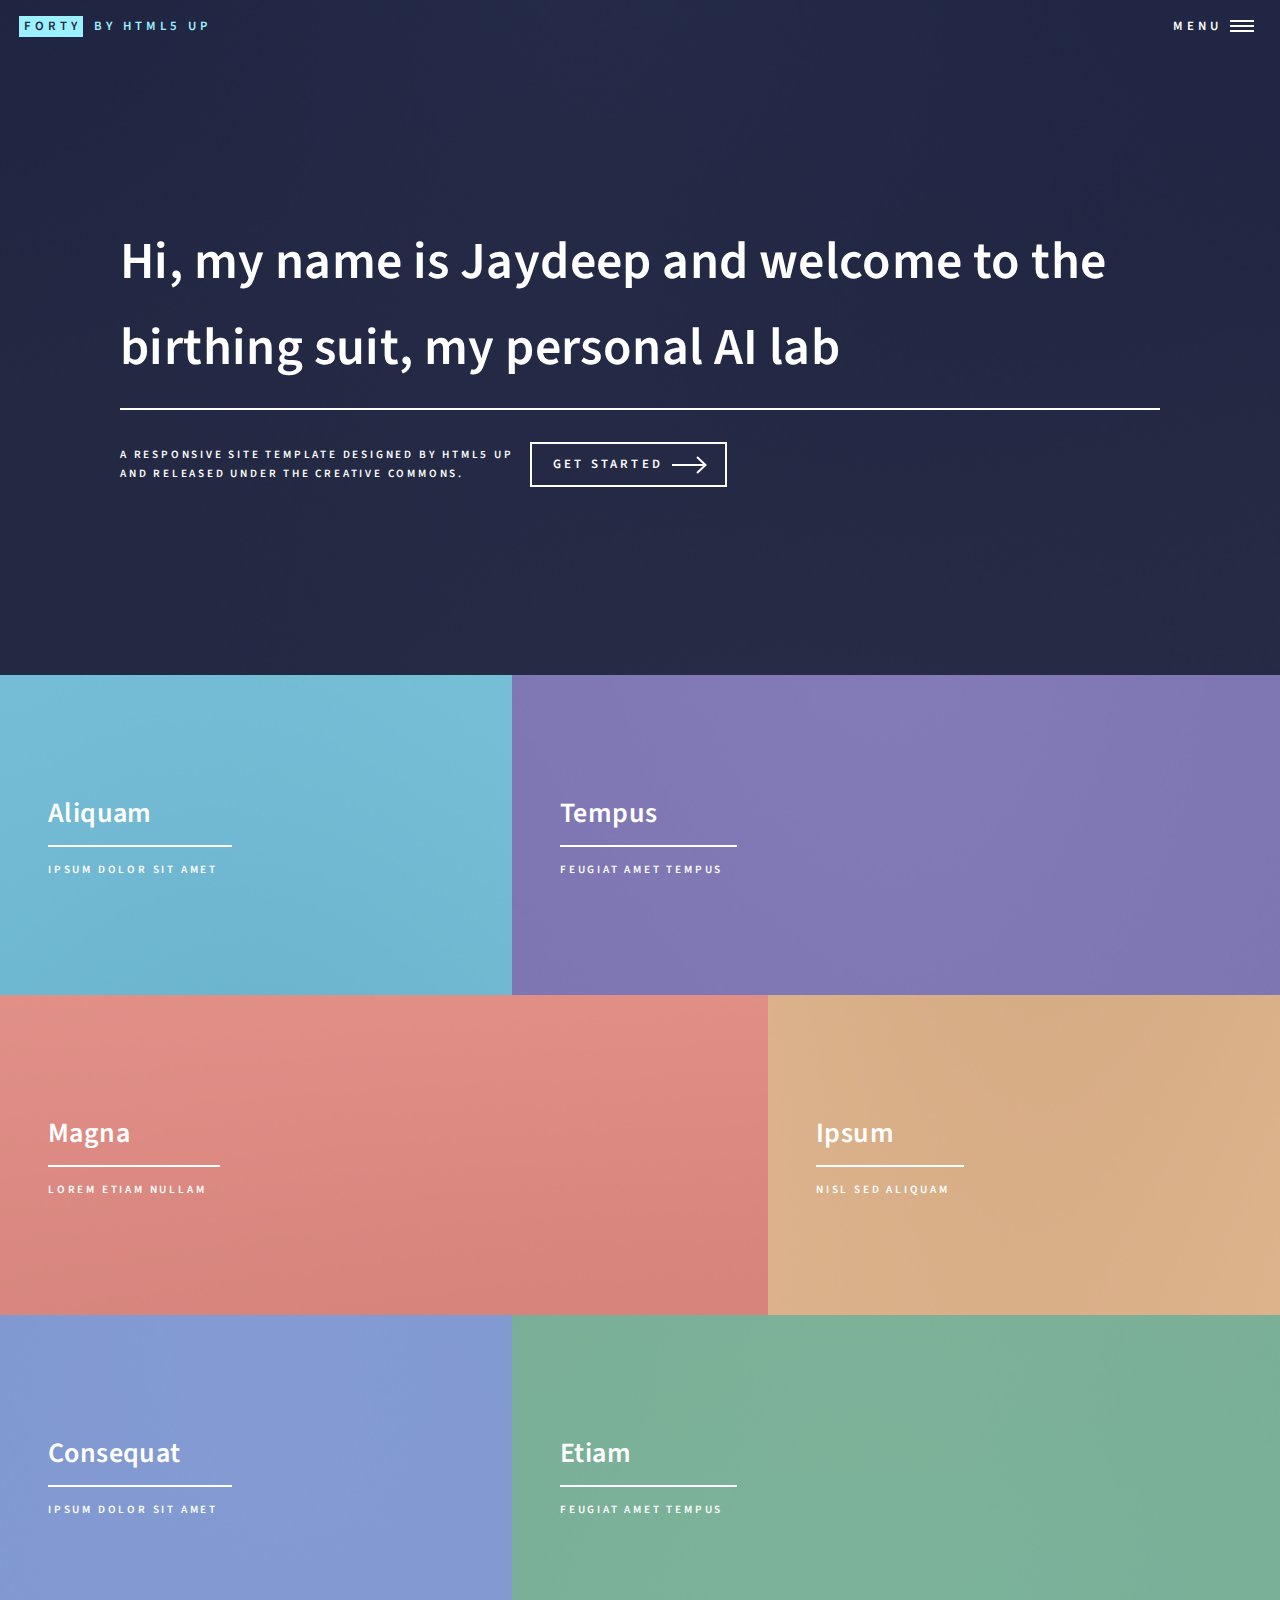
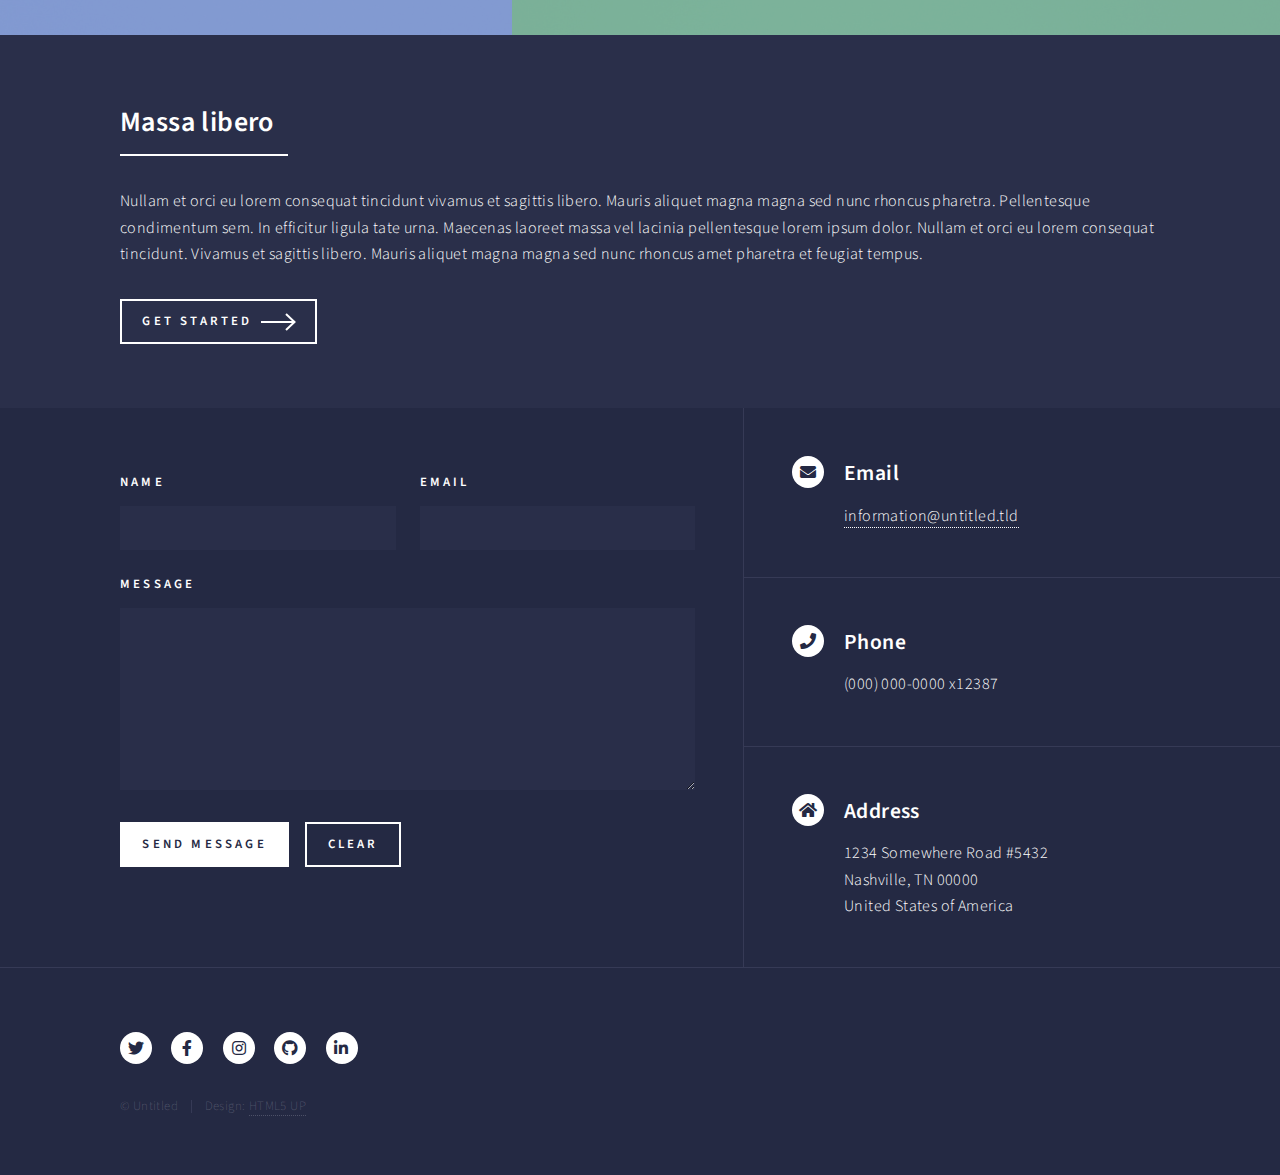
==== index.html @ 28e6db99 "initial" ====
<!DOCTYPE HTML>
<!--
	Forty by HTML5 UP
	html5up.net | @ajlkn
	Free for personal and commercial use under the CCA 3.0 license (html5up.net/license)
-->
<html>
	<head>
		<title>Forty by HTML5 UP</title>
		<meta charset="utf-8" />
		<meta name="viewport" content="width=device-width, initial-scale=1, user-scalable=no" />
		<link rel="stylesheet" href="assets/css/main.css" />
		<noscript><link rel="stylesheet" href="assets/css/noscript.css" /></noscript>
	</head>
	<body class="is-preload">

		<!-- Wrapper -->
			<div id="wrapper">

				<!-- Header -->
					<header id="header" class="alt">
						<a href="index.html" class="logo"><strong>Forty</strong> <span>by HTML5 UP</span></a>
						<nav>
							<a href="#menu">Menu</a>
						</nav>
					</header>

				<!-- Menu -->
					<nav id="menu">
						<ul class="links">
							<li><a href="index.html">Home</a></li>
							<li><a href="landing.html">Landing</a></li>
							<li><a href="generic.html">Generic</a></li>
							<li><a href="elements.html">Elements</a></li>
						</ul>
						<ul class="actions stacked">
							<li><a href="#" class="button primary fit">Get Started</a></li>
							<li><a href="#" class="button fit">Log In</a></li>
						</ul>
					</nav>

				<!-- Banner -->
					<section id="banner" class="major">
						<div class="inner">
							<header class="major">
								<h1>Hi, my name is Jaydeep and welcome to the birthing suit, my personal AI lab</h1>
							</header>
							<div class="content">
								<p>A responsive site template designed by HTML5 UP<br />
								and released under the Creative Commons.</p>
								<ul class="actions">
									<li><a href="#one" class="button next scrolly">Get Started</a></li>
								</ul>
							</div>
						</div>
					</section>

				<!-- Main -->
					<div id="main">

						<!-- One -->
							<section id="one" class="tiles">
								<article>
									<span class="image">
										<img src="images/pic01.jpg" alt="" />
									</span>
									<header class="major">
										<h3><a href="landing.html" class="link">Aliquam</a></h3>
										<p>Ipsum dolor sit amet</p>
									</header>
								</article>
								<article>
									<span class="image">
										<img src="images/pic02.jpg" alt="" />
									</span>
									<header class="major">
										<h3><a href="landing.html" class="link">Tempus</a></h3>
										<p>feugiat amet tempus</p>
									</header>
								</article>
								<article>
									<span class="image">
										<img src="images/pic03.jpg" alt="" />
									</span>
									<header class="major">
										<h3><a href="landing.html" class="link">Magna</a></h3>
										<p>Lorem etiam nullam</p>
									</header>
								</article>
								<article>
									<span class="image">
										<img src="images/pic04.jpg" alt="" />
									</span>
									<header class="major">
										<h3><a href="landing.html" class="link">Ipsum</a></h3>
										<p>Nisl sed aliquam</p>
									</header>
								</article>
								<article>
									<span class="image">
										<img src="images/pic05.jpg" alt="" />
									</span>
									<header class="major">
										<h3><a href="landing.html" class="link">Consequat</a></h3>
										<p>Ipsum dolor sit amet</p>
									</header>
								</article>
								<article>
									<span class="image">
										<img src="images/pic06.jpg" alt="" />
									</span>
									<header class="major">
										<h3><a href="landing.html" class="link">Etiam</a></h3>
										<p>Feugiat amet tempus</p>
									</header>
								</article>
							</section>

						<!-- Two -->
							<section id="two">
								<div class="inner">
									<header class="major">
										<h2>Massa libero</h2>
									</header>
									<p>Nullam et orci eu lorem consequat tincidunt vivamus et sagittis libero. Mauris aliquet magna magna sed nunc rhoncus pharetra. Pellentesque condimentum sem. In efficitur ligula tate urna. Maecenas laoreet massa vel lacinia pellentesque lorem ipsum dolor. Nullam et orci eu lorem consequat tincidunt. Vivamus et sagittis libero. Mauris aliquet magna magna sed nunc rhoncus amet pharetra et feugiat tempus.</p>
									<ul class="actions">
										<li><a href="landing.html" class="button next">Get Started</a></li>
									</ul>
								</div>
							</section>

					</div>

				<!-- Contact -->
					<section id="contact">
						<div class="inner">
							<section>
								<form method="post" action="#">
									<div class="fields">
										<div class="field half">
											<label for="name">Name</label>
											<input type="text" name="name" id="name" />
										</div>
										<div class="field half">
											<label for="email">Email</label>
											<input type="text" name="email" id="email" />
										</div>
										<div class="field">
											<label for="message">Message</label>
											<textarea name="message" id="message" rows="6"></textarea>
										</div>
									</div>
									<ul class="actions">
										<li><input type="submit" value="Send Message" class="primary" /></li>
										<li><input type="reset" value="Clear" /></li>
									</ul>
								</form>
							</section>
							<section class="split">
								<section>
									<div class="contact-method">
										<span class="icon solid alt fa-envelope"></span>
										<h3>Email</h3>
										<a href="#">information@untitled.tld</a>
									</div>
								</section>
								<section>
									<div class="contact-method">
										<span class="icon solid alt fa-phone"></span>
										<h3>Phone</h3>
										<span>(000) 000-0000 x12387</span>
									</div>
								</section>
								<section>
									<div class="contact-method">
										<span class="icon solid alt fa-home"></span>
										<h3>Address</h3>
										<span>1234 Somewhere Road #5432<br />
										Nashville, TN 00000<br />
										United States of America</span>
									</div>
								</section>
							</section>
						</div>
					</section>

				<!-- Footer -->
					<footer id="footer">
						<div class="inner">
							<ul class="icons">
								<li><a href="#" class="icon brands alt fa-twitter"><span class="label">Twitter</span></a></li>
								<li><a href="#" class="icon brands alt fa-facebook-f"><span class="label">Facebook</span></a></li>
								<li><a href="#" class="icon brands alt fa-instagram"><span class="label">Instagram</span></a></li>
								<li><a href="#" class="icon brands alt fa-github"><span class="label">GitHub</span></a></li>
								<li><a href="#" class="icon brands alt fa-linkedin-in"><span class="label">LinkedIn</span></a></li>
							</ul>
							<ul class="copyright">
								<li>&copy; Untitled</li><li>Design: <a href="https://html5up.net">HTML5 UP</a></li>
							</ul>
						</div>
					</footer>

			</div>

		<!-- Scripts -->
			<script src="assets/js/jquery.min.js"></script>
			<script src="assets/js/jquery.scrolly.min.js"></script>
			<script src="assets/js/jquery.scrollex.min.js"></script>
			<script src="assets/js/browser.min.js"></script>
			<script src="assets/js/breakpoints.min.js"></script>
			<script src="assets/js/util.js"></script>
			<script src="assets/js/main.js"></script>

	</body>
</html>
---- assets/css/main.css ----
@import url(fontawesome-all.min.css);
@import url("https://fonts.googleapis.com/css?family=Source+Sans+Pro:300,300italic,600,600italic");

/*
	Forty by HTML5 UP
	html5up.net | @ajlkn
	Free for personal and commercial use under the CCA 3.0 license (html5up.net/license)
*/

html, body, div, span, applet, object,
iframe, h1, h2, h3, h4, h5, h6, p, blockquote,
pre, a, abbr, acronym, address, big, cite,
code, del, dfn, em, img, ins, kbd, q, s, samp,
small, strike, strong, sub, sup, tt, var, b,
u, i, center, dl, dt, dd, ol, ul, li, fieldset,
form, label, legend, table, caption, tbody,
tfoot, thead, tr, th, td, article, aside,
canvas, details, embed, figure, figcaption,
footer, header, hgroup, menu, nav, output, ruby,
section, summary, time, mark, audio, video {
	margin: 0;
	padding: 0;
	border: 0;
	font-size: 100%;
	font: inherit;
	vertical-align: baseline;}

article, aside, details, figcaption, figure,
footer, header, hgroup, menu, nav, section {
	display: block;}

body {
	line-height: 1;
}

ol, ul {
	list-style: none;
}

blockquote, q {
	quotes: none;
}

	blockquote:before, blockquote:after, q:before, q:after {
		content: '';
		content: none;
	}

table {
	border-collapse: collapse;
	border-spacing: 0;
}

body {
	-webkit-text-size-adjust: none;
}

mark {
	background-color: transparent;
	color: inherit;
}

input::-moz-focus-inner {
	border: 0;
	padding: 0;
}

input, select, textarea {
	-moz-appearance: none;
	-webkit-appearance: none;
	-ms-appearance: none;
	appearance: none;
}

/* Basic */

	@-ms-viewport {
		width: device-width;
	}

	body {
		-ms-overflow-style: scrollbar;
	}

	@media screen and (max-width: 480px) {

		html, body {
			min-width: 320px;
		}

	}

	html {
		box-sizing: border-box;
	}

	*, *:before, *:after {
		box-sizing: inherit;
	}

	body {
		background: #242943;
	}

		body.is-preload *, body.is-preload *:before, body.is-preload *:after {
			-moz-animation: none !important;
			-webkit-animation: none !important;
			-ms-animation: none !important;
			animation: none !important;
			-moz-transition: none !important;
			-webkit-transition: none !important;
			-ms-transition: none !important;
			transition: none !important;
		}

/* Type */

	body, input, select, textarea {
		color: #ffffff;
		font-family: "Source Sans Pro", Helvetica, sans-serif;
		font-size: 17pt;
		font-weight: 300;
		letter-spacing: 0.025em;
		line-height: 1.65;
	}

		@media screen and (max-width: 1680px) {

			body, input, select, textarea {
				font-size: 14pt;
			}

		}

		@media screen and (max-width: 1280px) {

			body, input, select, textarea {
				font-size: 12pt;
			}

		}

		@media screen and (max-width: 360px) {

			body, input, select, textarea {
				font-size: 11pt;
			}

		}

	a {
		-moz-transition: color 0.2s ease-in-out, border-bottom-color 0.2s ease-in-out;
		-webkit-transition: color 0.2s ease-in-out, border-bottom-color 0.2s ease-in-out;
		-ms-transition: color 0.2s ease-in-out, border-bottom-color 0.2s ease-in-out;
		transition: color 0.2s ease-in-out, border-bottom-color 0.2s ease-in-out;
		border-bottom: dotted 1px;
		color: inherit;
		text-decoration: none;
	}

		a:hover {
			border-bottom-color: transparent;
			color: #9bf1ff !important;
		}

		a:active {
			color: #53e3fb !important;
		}

	strong, b {
		color: #ffffff;
		font-weight: 600;
	}

	em, i {
		font-style: italic;
	}

	p {
		margin: 0 0 2em 0;
	}

	h1, h2, h3, h4, h5, h6 {
		color: #ffffff;
		font-weight: 600;
		line-height: 1.65;
		margin: 0 0 1em 0;
	}

		h1 a, h2 a, h3 a, h4 a, h5 a, h6 a {
			color: inherit;
			border-bottom: 0;
		}

	h1 {
		font-size: 2.5em;
	}

	h2 {
		font-size: 1.75em;
	}

	h3 {
		font-size: 1.35em;
	}

	h4 {
		font-size: 1.1em;
	}

	h5 {
		font-size: 0.9em;
	}

	h6 {
		font-size: 0.7em;
	}

	@media screen and (max-width: 736px) {

		h1 {
			font-size: 2em;
		}

		h2 {
			font-size: 1.5em;
		}

		h3 {
			font-size: 1.25em;
		}

	}

	sub {
		font-size: 0.8em;
		position: relative;
		top: 0.5em;
	}

	sup {
		font-size: 0.8em;
		position: relative;
		top: -0.5em;
	}

	blockquote {
		border-left: solid 4px rgba(212, 212, 255, 0.1);
		font-style: italic;
		margin: 0 0 2em 0;
		padding: 0.5em 0 0.5em 2em;
	}

	code {
		background: rgba(212, 212, 255, 0.035);
		font-family: "Courier New", monospace;
		font-size: 0.9em;
		margin: 0 0.25em;
		padding: 0.25em 0.65em;
	}

	pre {
		-webkit-overflow-scrolling: touch;
		font-family: "Courier New", monospace;
		font-size: 0.9em;
		margin: 0 0 2em 0;
	}

		pre code {
			display: block;
			line-height: 1.75;
			padding: 1em 1.5em;
			overflow-x: auto;
		}

	hr {
		border: 0;
		border-bottom: solid 1px rgba(212, 212, 255, 0.1);
		margin: 2em 0;
	}

		hr.major {
			margin: 3em 0;
		}

	.align-left {
		text-align: left;
	}

	.align-center {
		text-align: center;
	}

	.align-right {
		text-align: right;
	}

/* Row */

	.row {
		display: flex;
		flex-wrap: wrap;
		box-sizing: border-box;
		align-items: stretch;
	}

		.row > * {
			box-sizing: border-box;
		}

		.row.gtr-uniform > * > :last-child {
			margin-bottom: 0;
		}

		.row.aln-left {
			justify-content: flex-start;
		}

		.row.aln-center {
			justify-content: center;
		}

		.row.aln-right {
			justify-content: flex-end;
		}

		.row.aln-top {
			align-items: flex-start;
		}

		.row.aln-middle {
			align-items: center;
		}

		.row.aln-bottom {
			align-items: flex-end;
		}

		.row > .imp {
			order: -1;
		}

		.row > .col-1 {
			width: 8.33333%;
		}

		.row > .off-1 {
			margin-left: 8.33333%;
		}

		.row > .col-2 {
			width: 16.66667%;
		}

		.row > .off-2 {
			margin-left: 16.66667%;
		}

		.row > .col-3 {
			width: 25%;
		}

		.row > .off-3 {
			margin-left: 25%;
		}

		.row > .col-4 {
			width: 33.33333%;
		}

		.row > .off-4 {
			margin-left: 33.33333%;
		}

		.row > .col-5 {
			width: 41.66667%;
		}

		.row > .off-5 {
			margin-left: 41.66667%;
		}

		.row > .col-6 {
			width: 50%;
		}

		.row > .off-6 {
			margin-left: 50%;
		}

		.row > .col-7 {
			width: 58.33333%;
		}

		.row > .off-7 {
			margin-left: 58.33333%;
		}

		.row > .col-8 {
			width: 66.66667%;
		}

		.row > .off-8 {
			margin-left: 66.66667%;
		}

		.row > .col-9 {
			width: 75%;
		}

		.row > .off-9 {
			margin-left: 75%;
		}

		.row > .col-10 {
			width: 83.33333%;
		}

		.row > .off-10 {
			margin-left: 83.33333%;
		}

		.row > .col-11 {
			width: 91.66667%;
		}

		.row > .off-11 {
			margin-left: 91.66667%;
		}

		.row > .col-12 {
			width: 100%;
		}

		.row > .off-12 {
			margin-left: 100%;
		}

		.row.gtr-0 {
			margin-top: 0;
			margin-left: 0em;
		}

			.row.gtr-0 > * {
				padding: 0 0 0 0em;
			}

			.row.gtr-0.gtr-uniform {
				margin-top: 0em;
			}

				.row.gtr-0.gtr-uniform > * {
					padding-top: 0em;
				}

		.row.gtr-25 {
			margin-top: 0;
			margin-left: -0.5em;
		}

			.row.gtr-25 > * {
				padding: 0 0 0 0.5em;
			}

			.row.gtr-25.gtr-uniform {
				margin-top: -0.5em;
			}

				.row.gtr-25.gtr-uniform > * {
					padding-top: 0.5em;
				}

		.row.gtr-50 {
			margin-top: 0;
			margin-left: -1em;
		}

			.row.gtr-50 > * {
				padding: 0 0 0 1em;
			}

			.row.gtr-50.gtr-uniform {
				margin-top: -1em;
			}

				.row.gtr-50.gtr-uniform > * {
					padding-top: 1em;
				}

		.row {
			margin-top: 0;
			margin-left: -2em;
		}

			.row > * {
				padding: 0 0 0 2em;
			}

			.row.gtr-uniform {
				margin-top: -2em;
			}

				.row.gtr-uniform > * {
					padding-top: 2em;
				}

		.row.gtr-150 {
			margin-top: 0;
			margin-left: -3em;
		}

			.row.gtr-150 > * {
				padding: 0 0 0 3em;
			}

			.row.gtr-150.gtr-uniform {
				margin-top: -3em;
			}

				.row.gtr-150.gtr-uniform > * {
					padding-top: 3em;
				}

		.row.gtr-200 {
			margin-top: 0;
			margin-left: -4em;
		}

			.row.gtr-200 > * {
				padding: 0 0 0 4em;
			}

			.row.gtr-200.gtr-uniform {
				margin-top: -4em;
			}

				.row.gtr-200.gtr-uniform > * {
					padding-top: 4em;
				}

		@media screen and (max-width: 1680px) {

			.row {
				display: flex;
				flex-wrap: wrap;
				box-sizing: border-box;
				align-items: stretch;
			}

				.row > * {
					box-sizing: border-box;
				}

				.row.gtr-uniform > * > :last-child {
					margin-bottom: 0;
				}

				.row.aln-left {
					justify-content: flex-start;
				}

				.row.aln-center {
					justify-content: center;
				}

				.row.aln-right {
					justify-content: flex-end;
				}

				.row.aln-top {
					align-items: flex-start;
				}

				.row.aln-middle {
					align-items: center;
				}

				.row.aln-bottom {
					align-items: flex-end;
				}

				.row > .imp-xlarge {
					order: -1;
				}

				.row > .col-1-xlarge {
					width: 8.33333%;
				}

				.row > .off-1-xlarge {
					margin-left: 8.33333%;
				}

				.row > .col-2-xlarge {
					width: 16.66667%;
				}

				.row > .off-2-xlarge {
					margin-left: 16.66667%;
				}

				.row > .col-3-xlarge {
					width: 25%;
				}

				.row > .off-3-xlarge {
					margin-left: 25%;
				}

				.row > .col-4-xlarge {
					width: 33.33333%;
				}

				.row > .off-4-xlarge {
					margin-left: 33.33333%;
				}

				.row > .col-5-xlarge {
					width: 41.66667%;
				}

				.row > .off-5-xlarge {
					margin-left: 41.66667%;
				}

				.row > .col-6-xlarge {
					width: 50%;
				}

				.row > .off-6-xlarge {
					margin-left: 50%;
				}

				.row > .col-7-xlarge {
					width: 58.33333%;
				}

				.row > .off-7-xlarge {
					margin-left: 58.33333%;
				}

				.row > .col-8-xlarge {
					width: 66.66667%;
				}

				.row > .off-8-xlarge {
					margin-left: 66.66667%;
				}

				.row > .col-9-xlarge {
					width: 75%;
				}

				.row > .off-9-xlarge {
					margin-left: 75%;
				}

				.row > .col-10-xlarge {
					width: 83.33333%;
				}

				.row > .off-10-xlarge {
					margin-left: 83.33333%;
				}

				.row > .col-11-xlarge {
					width: 91.66667%;
				}

				.row > .off-11-xlarge {
					margin-left: 91.66667%;
				}

				.row > .col-12-xlarge {
					width: 100%;
				}

				.row > .off-12-xlarge {
					margin-left: 100%;
				}

				.row.gtr-0 {
					margin-top: 0;
					margin-left: 0em;
				}

					.row.gtr-0 > * {
						padding: 0 0 0 0em;
					}

					.row.gtr-0.gtr-uniform {
						margin-top: 0em;
					}

						.row.gtr-0.gtr-uniform > * {
							padding-top: 0em;
						}

				.row.gtr-25 {
					margin-top: 0;
					margin-left: -0.5em;
				}

					.row.gtr-25 > * {
						padding: 0 0 0 0.5em;
					}

					.row.gtr-25.gtr-uniform {
						margin-top: -0.5em;
					}

						.row.gtr-25.gtr-uniform > * {
							padding-top: 0.5em;
						}

				.row.gtr-50 {
					margin-top: 0;
					margin-left: -1em;
				}

					.row.gtr-50 > * {
						padding: 0 0 0 1em;
					}

					.row.gtr-50.gtr-uniform {
						margin-top: -1em;
					}

						.row.gtr-50.gtr-uniform > * {
							padding-top: 1em;
						}

				.row {
					margin-top: 0;
					margin-left: -2em;
				}

					.row > * {
						padding: 0 0 0 2em;
					}

					.row.gtr-uniform {
						margin-top: -2em;
					}

						.row.gtr-uniform > * {
							padding-top: 2em;
						}

				.row.gtr-150 {
					margin-top: 0;
					margin-left: -3em;
				}

					.row.gtr-150 > * {
						padding: 0 0 0 3em;
					}

					.row.gtr-150.gtr-uniform {
						margin-top: -3em;
					}

						.row.gtr-150.gtr-uniform > * {
							padding-top: 3em;
						}

				.row.gtr-200 {
					margin-top: 0;
					margin-left: -4em;
				}

					.row.gtr-200 > * {
						padding: 0 0 0 4em;
					}

					.row.gtr-200.gtr-uniform {
						margin-top: -4em;
					}

						.row.gtr-200.gtr-uniform > * {
							padding-top: 4em;
						}

		}

		@media screen and (max-width: 1280px) {

			.row {
				display: flex;
				flex-wrap: wrap;
				box-sizing: border-box;
				align-items: stretch;
			}

				.row > * {
					box-sizing: border-box;
				}

				.row.gtr-uniform > * > :last-child {
					margin-bottom: 0;
				}

				.row.aln-left {
					justify-content: flex-start;
				}

				.row.aln-center {
					justify-content: center;
				}

				.row.aln-right {
					justify-content: flex-end;
				}

				.row.aln-top {
					align-items: flex-start;
				}

				.row.aln-middle {
					align-items: center;
				}

				.row.aln-bottom {
					align-items: flex-end;
				}

				.row > .imp-large {
					order: -1;
				}

				.row > .col-1-large {
					width: 8.33333%;
				}

				.row > .off-1-large {
					margin-left: 8.33333%;
				}

				.row > .col-2-large {
					width: 16.66667%;
				}

				.row > .off-2-large {
					margin-left: 16.66667%;
				}

				.row > .col-3-large {
					width: 25%;
				}

				.row > .off-3-large {
					margin-left: 25%;
				}

				.row > .col-4-large {
					width: 33.33333%;
				}

				.row > .off-4-large {
					margin-left: 33.33333%;
				}

				.row > .col-5-large {
					width: 41.66667%;
				}

				.row > .off-5-large {
					margin-left: 41.66667%;
				}

				.row > .col-6-large {
					width: 50%;
				}

				.row > .off-6-large {
					margin-left: 50%;
				}

				.row > .col-7-large {
					width: 58.33333%;
				}

				.row > .off-7-large {
					margin-left: 58.33333%;
				}

				.row > .col-8-large {
					width: 66.66667%;
				}

				.row > .off-8-large {
					margin-left: 66.66667%;
				}

				.row > .col-9-large {
					width: 75%;
				}

				.row > .off-9-large {
					margin-left: 75%;
				}

				.row > .col-10-large {
					width: 83.33333%;
				}

				.row > .off-10-large {
					margin-left: 83.33333%;
				}

				.row > .col-11-large {
					width: 91.66667%;
				}

				.row > .off-11-large {
					margin-left: 91.66667%;
				}

				.row > .col-12-large {
					width: 100%;
				}

				.row > .off-12-large {
					margin-left: 100%;
				}

				.row.gtr-0 {
					margin-top: 0;
					margin-left: 0em;
				}

					.row.gtr-0 > * {
						padding: 0 0 0 0em;
					}

					.row.gtr-0.gtr-uniform {
						margin-top: 0em;
					}

						.row.gtr-0.gtr-uniform > * {
							padding-top: 0em;
						}

				.row.gtr-25 {
					margin-top: 0;
					margin-left: -0.375em;
				}

					.row.gtr-25 > * {
						padding: 0 0 0 0.375em;
					}

					.row.gtr-25.gtr-uniform {
						margin-top: -0.375em;
					}

						.row.gtr-25.gtr-uniform > * {
							padding-top: 0.375em;
						}

				.row.gtr-50 {
					margin-top: 0;
					margin-left: -0.75em;
				}

					.row.gtr-50 > * {
						padding: 0 0 0 0.75em;
					}

					.row.gtr-50.gtr-uniform {
						margin-top: -0.75em;
					}

						.row.gtr-50.gtr-uniform > * {
							padding-top: 0.75em;
						}

				.row {
					margin-top: 0;
					margin-left: -1.5em;
				}

					.row > * {
						padding: 0 0 0 1.5em;
					}

					.row.gtr-uniform {
						margin-top: -1.5em;
					}

						.row.gtr-uniform > * {
							padding-top: 1.5em;
						}

				.row.gtr-150 {
					margin-top: 0;
					margin-left: -2.25em;
				}

					.row.gtr-150 > * {
						padding: 0 0 0 2.25em;
					}

					.row.gtr-150.gtr-uniform {
						margin-top: -2.25em;
					}

						.row.gtr-150.gtr-uniform > * {
							padding-top: 2.25em;
						}

				.row.gtr-200 {
					margin-top: 0;
					margin-left: -3em;
				}

					.row.gtr-200 > * {
						padding: 0 0 0 3em;
					}

					.row.gtr-200.gtr-uniform {
						margin-top: -3em;
					}

						.row.gtr-200.gtr-uniform > * {
							padding-top: 3em;
						}

		}

		@media screen and (max-width: 980px) {

			.row {
				display: flex;
				flex-wrap: wrap;
				box-sizing: border-box;
				align-items: stretch;
			}

				.row > * {
					box-sizing: border-box;
				}

				.row.gtr-uniform > * > :last-child {
					margin-bottom: 0;
				}

				.row.aln-left {
					justify-content: flex-start;
				}

				.row.aln-center {
					justify-content: center;
				}

				.row.aln-right {
					justify-content: flex-end;
				}

				.row.aln-top {
					align-items: flex-start;
				}

				.row.aln-middle {
					align-items: center;
				}

				.row.aln-bottom {
					align-items: flex-end;
				}

				.row > .imp-medium {
					order: -1;
				}

				.row > .col-1-medium {
					width: 8.33333%;
				}

				.row > .off-1-medium {
					margin-left: 8.33333%;
				}

				.row > .col-2-medium {
					width: 16.66667%;
				}

				.row > .off-2-medium {
					margin-left: 16.66667%;
				}

				.row > .col-3-medium {
					width: 25%;
				}

				.row > .off-3-medium {
					margin-left: 25%;
				}

				.row > .col-4-medium {
					width: 33.33333%;
				}

				.row > .off-4-medium {
					margin-left: 33.33333%;
				}

				.row > .col-5-medium {
					width: 41.66667%;
				}

				.row > .off-5-medium {
					margin-left: 41.66667%;
				}

				.row > .col-6-medium {
					width: 50%;
				}

				.row > .off-6-medium {
					margin-left: 50%;
				}

				.row > .col-7-medium {
					width: 58.33333%;
				}

				.row > .off-7-medium {
					margin-left: 58.33333%;
				}

				.row > .col-8-medium {
					width: 66.66667%;
				}

				.row > .off-8-medium {
					margin-left: 66.66667%;
				}

				.row > .col-9-medium {
					width: 75%;
				}

				.row > .off-9-medium {
					margin-left: 75%;
				}

				.row > .col-10-medium {
					width: 83.33333%;
				}

				.row > .off-10-medium {
					margin-left: 83.33333%;
				}

				.row > .col-11-medium {
					width: 91.66667%;
				}

				.row > .off-11-medium {
					margin-left: 91.66667%;
				}

				.row > .col-12-medium {
					width: 100%;
				}

				.row > .off-12-medium {
					margin-left: 100%;
				}

				.row.gtr-0 {
					margin-top: 0;
					margin-left: 0em;
				}

					.row.gtr-0 > * {
						padding: 0 0 0 0em;
					}

					.row.gtr-0.gtr-uniform {
						margin-top: 0em;
					}

						.row.gtr-0.gtr-uniform > * {
							padding-top: 0em;
						}

				.row.gtr-25 {
					margin-top: 0;
					margin-left: -0.375em;
				}

					.row.gtr-25 > * {
						padding: 0 0 0 0.375em;
					}

					.row.gtr-25.gtr-uniform {
						margin-top: -0.375em;
					}

						.row.gtr-25.gtr-uniform > * {
							padding-top: 0.375em;
						}

				.row.gtr-50 {
					margin-top: 0;
					margin-left: -0.75em;
				}

					.row.gtr-50 > * {
						padding: 0 0 0 0.75em;
					}

					.row.gtr-50.gtr-uniform {
						margin-top: -0.75em;
					}

						.row.gtr-50.gtr-uniform > * {
							padding-top: 0.75em;
						}

				.row {
					margin-top: 0;
					margin-left: -1.5em;
				}

					.row > * {
						padding: 0 0 0 1.5em;
					}

					.row.gtr-uniform {
						margin-top: -1.5em;
					}

						.row.gtr-uniform > * {
							padding-top: 1.5em;
						}

				.row.gtr-150 {
					margin-top: 0;
					margin-left: -2.25em;
				}

					.row.gtr-150 > * {
						padding: 0 0 0 2.25em;
					}

					.row.gtr-150.gtr-uniform {
						margin-top: -2.25em;
					}

						.row.gtr-150.gtr-uniform > * {
							padding-top: 2.25em;
						}

				.row.gtr-200 {
					margin-top: 0;
					margin-left: -3em;
				}

					.row.gtr-200 > * {
						padding: 0 0 0 3em;
					}

					.row.gtr-200.gtr-uniform {
						margin-top: -3em;
					}

						.row.gtr-200.gtr-uniform > * {
							padding-top: 3em;
						}

		}

		@media screen and (max-width: 736px) {

			.row {
				display: flex;
				flex-wrap: wrap;
				box-sizing: border-box;
				align-items: stretch;
			}

				.row > * {
					box-sizing: border-box;
				}

				.row.gtr-uniform > * > :last-child {
					margin-bottom: 0;
				}

				.row.aln-left {
					justify-content: flex-start;
				}

				.row.aln-center {
					justify-content: center;
				}

				.row.aln-right {
					justify-content: flex-end;
				}

				.row.aln-top {
					align-items: flex-start;
				}

				.row.aln-middle {
					align-items: center;
				}

				.row.aln-bottom {
					align-items: flex-end;
				}

				.row > .imp-small {
					order: -1;
				}

				.row > .col-1-small {
					width: 8.33333%;
				}

				.row > .off-1-small {
					margin-left: 8.33333%;
				}

				.row > .col-2-small {
					width: 16.66667%;
				}

				.row > .off-2-small {
					margin-left: 16.66667%;
				}

				.row > .col-3-small {
					width: 25%;
				}

				.row > .off-3-small {
					margin-left: 25%;
				}

				.row > .col-4-small {
					width: 33.33333%;
				}

				.row > .off-4-small {
					margin-left: 33.33333%;
				}

				.row > .col-5-small {
					width: 41.66667%;
				}

				.row > .off-5-small {
					margin-left: 41.66667%;
				}

				.row > .col-6-small {
					width: 50%;
				}

				.row > .off-6-small {
					margin-left: 50%;
				}

				.row > .col-7-small {
					width: 58.33333%;
				}

				.row > .off-7-small {
					margin-left: 58.33333%;
				}

				.row > .col-8-small {
					width: 66.66667%;
				}

				.row > .off-8-small {
					margin-left: 66.66667%;
				}

				.row > .col-9-small {
					width: 75%;
				}

				.row > .off-9-small {
					margin-left: 75%;
				}

				.row > .col-10-small {
					width: 83.33333%;
				}

				.row > .off-10-small {
					margin-left: 83.33333%;
				}

				.row > .col-11-small {
					width: 91.66667%;
				}

				.row > .off-11-small {
					margin-left: 91.66667%;
				}

				.row > .col-12-small {
					width: 100%;
				}

				.row > .off-12-small {
					margin-left: 100%;
				}

				.row.gtr-0 {
					margin-top: 0;
					margin-left: 0em;
				}

					.row.gtr-0 > * {
						padding: 0 0 0 0em;
					}

					.row.gtr-0.gtr-uniform {
						margin-top: 0em;
					}

						.row.gtr-0.gtr-uniform > * {
							padding-top: 0em;
						}

				.row.gtr-25 {
					margin-top: 0;
					margin-left: -0.3125em;
				}

					.row.gtr-25 > * {
						padding: 0 0 0 0.3125em;
					}

					.row.gtr-25.gtr-uniform {
						margin-top: -0.3125em;
					}

						.row.gtr-25.gtr-uniform > * {
							padding-top: 0.3125em;
						}

				.row.gtr-50 {
					margin-top: 0;
					margin-left: -0.625em;
				}

					.row.gtr-50 > * {
						padding: 0 0 0 0.625em;
					}

					.row.gtr-50.gtr-uniform {
						margin-top: -0.625em;
					}

						.row.gtr-50.gtr-uniform > * {
							padding-top: 0.625em;
						}

				.row {
					margin-top: 0;
					margin-left: -1.25em;
				}

					.row > * {
						padding: 0 0 0 1.25em;
					}

					.row.gtr-uniform {
						margin-top: -1.25em;
					}

						.row.gtr-uniform > * {
							padding-top: 1.25em;
						}

				.row.gtr-150 {
					margin-top: 0;
					margin-left: -1.875em;
				}

					.row.gtr-150 > * {
						padding: 0 0 0 1.875em;
					}

					.row.gtr-150.gtr-uniform {
						margin-top: -1.875em;
					}

						.row.gtr-150.gtr-uniform > * {
							padding-top: 1.875em;
						}

				.row.gtr-200 {
					margin-top: 0;
					margin-left: -2.5em;
				}

					.row.gtr-200 > * {
						padding: 0 0 0 2.5em;
					}

					.row.gtr-200.gtr-uniform {
						margin-top: -2.5em;
					}

						.row.gtr-200.gtr-uniform > * {
							padding-top: 2.5em;
						}

		}

		@media screen and (max-width: 480px) {

			.row {
				display: flex;
				flex-wrap: wrap;
				box-sizing: border-box;
				align-items: stretch;
			}

				.row > * {
					box-sizing: border-box;
				}

				.row.gtr-uniform > * > :last-child {
					margin-bottom: 0;
				}

				.row.aln-left {
					justify-content: flex-start;
				}

				.row.aln-center {
					justify-content: center;
				}

				.row.aln-right {
					justify-content: flex-end;
				}

				.row.aln-top {
					align-items: flex-start;
				}

				.row.aln-middle {
					align-items: center;
				}

				.row.aln-bottom {
					align-items: flex-end;
				}

				.row > .imp-xsmall {
					order: -1;
				}

				.row > .col-1-xsmall {
					width: 8.33333%;
				}

				.row > .off-1-xsmall {
					margin-left: 8.33333%;
				}

				.row > .col-2-xsmall {
					width: 16.66667%;
				}

				.row > .off-2-xsmall {
					margin-left: 16.66667%;
				}

				.row > .col-3-xsmall {
					width: 25%;
				}

				.row > .off-3-xsmall {
					margin-left: 25%;
				}

				.row > .col-4-xsmall {
					width: 33.33333%;
				}

				.row > .off-4-xsmall {
					margin-left: 33.33333%;
				}

				.row > .col-5-xsmall {
					width: 41.66667%;
				}

				.row > .off-5-xsmall {
					margin-left: 41.66667%;
				}

				.row > .col-6-xsmall {
					width: 50%;
				}

				.row > .off-6-xsmall {
					margin-left: 50%;
				}

				.row > .col-7-xsmall {
					width: 58.33333%;
				}

				.row > .off-7-xsmall {
					margin-left: 58.33333%;
				}

				.row > .col-8-xsmall {
					width: 66.66667%;
				}

				.row > .off-8-xsmall {
					margin-left: 66.66667%;
				}

				.row > .col-9-xsmall {
					width: 75%;
				}

				.row > .off-9-xsmall {
					margin-left: 75%;
				}

				.row > .col-10-xsmall {
					width: 83.33333%;
				}

				.row > .off-10-xsmall {
					margin-left: 83.33333%;
				}

				.row > .col-11-xsmall {
					width: 91.66667%;
				}

				.row > .off-11-xsmall {
					margin-left: 91.66667%;
				}

				.row > .col-12-xsmall {
					width: 100%;
				}

				.row > .off-12-xsmall {
					margin-left: 100%;
				}

				.row.gtr-0 {
					margin-top: 0;
					margin-left: 0em;
				}

					.row.gtr-0 > * {
						padding: 0 0 0 0em;
					}

					.row.gtr-0.gtr-uniform {
						margin-top: 0em;
					}

						.row.gtr-0.gtr-uniform > * {
							padding-top: 0em;
						}

				.row.gtr-25 {
					margin-top: 0;
					margin-left: -0.3125em;
				}

					.row.gtr-25 > * {
						padding: 0 0 0 0.3125em;
					}

					.row.gtr-25.gtr-uniform {
						margin-top: -0.3125em;
					}

						.row.gtr-25.gtr-uniform > * {
							padding-top: 0.3125em;
						}

				.row.gtr-50 {
					margin-top: 0;
					margin-left: -0.625em;
				}

					.row.gtr-50 > * {
						padding: 0 0 0 0.625em;
					}

					.row.gtr-50.gtr-uniform {
						margin-top: -0.625em;
					}

						.row.gtr-50.gtr-uniform > * {
							padding-top: 0.625em;
						}

				.row {
					margin-top: 0;
					margin-left: -1.25em;
				}

					.row > * {
						padding: 0 0 0 1.25em;
					}

					.row.gtr-uniform {
						margin-top: -1.25em;
					}

						.row.gtr-uniform > * {
							padding-top: 1.25em;
						}

				.row.gtr-150 {
					margin-top: 0;
					margin-left: -1.875em;
				}

					.row.gtr-150 > * {
						padding: 0 0 0 1.875em;
					}

					.row.gtr-150.gtr-uniform {
						margin-top: -1.875em;
					}

						.row.gtr-150.gtr-uniform > * {
							padding-top: 1.875em;
						}

				.row.gtr-200 {
					margin-top: 0;
					margin-left: -2.5em;
				}

					.row.gtr-200 > * {
						padding: 0 0 0 2.5em;
					}

					.row.gtr-200.gtr-uniform {
						margin-top: -2.5em;
					}

						.row.gtr-200.gtr-uniform > * {
							padding-top: 2.5em;
						}

		}

/* Section/Article */

	section.special, article.special {
		text-align: center;
	}

	header.major {
		width: -moz-max-content;
		width: -webkit-max-content;
		width: -ms-max-content;
		width: max-content;
		margin-bottom: 2em;
	}

		header.major > :first-child {
			margin-bottom: 0;
			width: calc(100% + 0.5em);
		}

			header.major > :first-child:after {
				content: '';
				background-color: #ffffff;
				display: block;
				height: 2px;
				margin: 0.325em 0 0.5em 0;
				width: 100%;
			}

		header.major > p {
			font-size: 0.7em;
			font-weight: 600;
			letter-spacing: 0.25em;
			margin-bottom: 0;
			text-transform: uppercase;
		}

		body.is-ie header.major > :first-child:after {
			max-width: 9em;
		}

		body.is-ie header.major > h1:after {
			max-width: 100% !important;
		}

	@media screen and (max-width: 736px) {

		header.major > p br {
			display: none;
		}

	}

/* Form */

	form {
		margin: 0 0 2em 0;
	}

		form > :last-child {
			margin-bottom: 0;
		}

		form > .fields {
			display: -moz-flex;
			display: -webkit-flex;
			display: -ms-flex;
			display: flex;
			-moz-flex-wrap: wrap;
			-webkit-flex-wrap: wrap;
			-ms-flex-wrap: wrap;
			flex-wrap: wrap;
			width: calc(100% + 3em);
			margin: -1.5em 0 2em -1.5em;
		}

			form > .fields > .field {
				-moz-flex-grow: 0;
				-webkit-flex-grow: 0;
				-ms-flex-grow: 0;
				flex-grow: 0;
				-moz-flex-shrink: 0;
				-webkit-flex-shrink: 0;
				-ms-flex-shrink: 0;
				flex-shrink: 0;
				padding: 1.5em 0 0 1.5em;
				width: calc(100% - 1.5em);
			}

				form > .fields > .field.half {
					width: calc(50% - 0.75em);
				}

				form > .fields > .field.third {
					width: calc(100%/3 - 0.5em);
				}

				form > .fields > .field.quarter {
					width: calc(25% - 0.375em);
				}

		@media screen and (max-width: 480px) {

			form > .fields {
				width: calc(100% + 3em);
				margin: -1.5em 0 2em -1.5em;
			}

				form > .fields > .field {
					padding: 1.5em 0 0 1.5em;
					width: calc(100% - 1.5em);
				}

					form > .fields > .field.half {
						width: calc(100% - 1.5em);
					}

					form > .fields > .field.third {
						width: calc(100% - 1.5em);
					}

					form > .fields > .field.quarter {
						width: calc(100% - 1.5em);
					}

		}

	label {
		color: #ffffff;
		display: block;
		font-size: 0.8em;
		font-weight: 600;
		letter-spacing: 0.25em;
		margin: 0 0 1em 0;
		text-transform: uppercase;
	}

	input[type="text"],
	input[type="password"],
	input[type="email"],
	input[type="tel"],
	input[type="search"],
	input[type="url"],
	select,
	textarea {
		-moz-appearance: none;
		-webkit-appearance: none;
		-ms-appearance: none;
		appearance: none;
		background: rgba(212, 212, 255, 0.035);
		border: none;
		border-radius: 0;
		color: inherit;
		display: block;
		outline: 0;
		padding: 0 1em;
		text-decoration: none;
		width: 100%;
	}

		input[type="text"]:invalid,
		input[type="password"]:invalid,
		input[type="email"]:invalid,
		input[type="tel"]:invalid,
		input[type="search"]:invalid,
		input[type="url"]:invalid,
		select:invalid,
		textarea:invalid {
			box-shadow: none;
		}

		input[type="text"]:focus,
		input[type="password"]:focus,
		input[type="email"]:focus,
		input[type="tel"]:focus,
		input[type="search"]:focus,
		input[type="url"]:focus,
		select:focus,
		textarea:focus {
			border-color: #9bf1ff;
			box-shadow: 0 0 0 2px #9bf1ff;
		}

	select {
		background-image: url("data:image/svg+xml;charset=utf8,%3Csvg xmlns='http://www.w3.org/2000/svg' width='40' height='40' preserveAspectRatio='none' viewBox='0 0 40 40'%3E%3Cpath d='M9.4,12.3l10.4,10.4l10.4-10.4c0.2-0.2,0.5-0.4,0.9-0.4c0.3,0,0.6,0.1,0.9,0.4l3.3,3.3c0.2,0.2,0.4,0.5,0.4,0.9 c0,0.4-0.1,0.6-0.4,0.9L20.7,31.9c-0.2,0.2-0.5,0.4-0.9,0.4c-0.3,0-0.6-0.1-0.9-0.4L4.3,17.3c-0.2-0.2-0.4-0.5-0.4-0.9 c0-0.4,0.1-0.6,0.4-0.9l3.3-3.3c0.2-0.2,0.5-0.4,0.9-0.4S9.1,12.1,9.4,12.3z' fill='rgba(212, 212, 255, 0.1)' /%3E%3C/svg%3E");
		background-size: 1.25rem;
		background-repeat: no-repeat;
		background-position: calc(100% - 1rem) center;
		height: 2.75em;
		padding-right: 2.75em;
		text-overflow: ellipsis;
	}

		select option {
			color: #ffffff;
			background: #242943;
		}

		select:focus::-ms-value {
			background-color: transparent;
		}

		select::-ms-expand {
			display: none;
		}

	input[type="text"],
	input[type="password"],
	input[type="email"],
	input[type="tel"],
	input[type="search"],
	input[type="url"],
	select {
		height: 2.75em;
	}

	textarea {
		padding: 0.75em 1em;
	}

	input[type="checkbox"],
	input[type="radio"] {
		-moz-appearance: none;
		-webkit-appearance: none;
		-ms-appearance: none;
		appearance: none;
		display: block;
		float: left;
		margin-right: -2em;
		opacity: 0;
		width: 1em;
		z-index: -1;
	}

		input[type="checkbox"] + label,
		input[type="radio"] + label {
			text-decoration: none;
			color: #ffffff;
			cursor: pointer;
			display: inline-block;
			font-weight: 300;
			padding-left: 2.65em;
			padding-right: 0.75em;
			position: relative;
		}

			input[type="checkbox"] + label:before,
			input[type="radio"] + label:before {
				-moz-osx-font-smoothing: grayscale;
				-webkit-font-smoothing: antialiased;
				display: inline-block;
				font-style: normal;
				font-variant: normal;
				text-rendering: auto;
				line-height: 1;
				text-transform: none !important;
				font-family: 'Font Awesome 5 Free';
				font-weight: 900;
			}

			input[type="checkbox"] + label:before,
			input[type="radio"] + label:before {
				background: rgba(212, 212, 255, 0.035);
				content: '';
				display: inline-block;
				font-size: 0.8em;
				height: 2.0625em;
				left: 0;
				letter-spacing: 0;
				line-height: 2.0625em;
				position: absolute;
				text-align: center;
				top: 0;
				width: 2.0625em;
			}

		input[type="checkbox"]:checked + label:before,
		input[type="radio"]:checked + label:before {
			background: #ffffff;
			border-color: #9bf1ff;
			content: '\f00c';
			color: #242943;
		}

		input[type="checkbox"]:focus + label:before,
		input[type="radio"]:focus + label:before {
			box-shadow: 0 0 0 2px #9bf1ff;
		}

	input[type="radio"] + label:before {
		border-radius: 100%;
	}

	::-webkit-input-placeholder {
		color: rgba(244, 244, 255, 0.2) !important;
		opacity: 1.0;
	}

	:-moz-placeholder {
		color: rgba(244, 244, 255, 0.2) !important;
		opacity: 1.0;
	}

	::-moz-placeholder {
		color: rgba(244, 244, 255, 0.2) !important;
		opacity: 1.0;
	}

	:-ms-input-placeholder {
		color: rgba(244, 244, 255, 0.2) !important;
		opacity: 1.0;
	}

/* Box */

	.box {
		border: solid 1px rgba(212, 212, 255, 0.1);
		margin-bottom: 2em;
		padding: 1.5em;
	}

		.box > :last-child,
		.box > :last-child > :last-child,
		.box > :last-child > :last-child > :last-child {
			margin-bottom: 0;
		}

		.box.alt {
			border: 0;
			border-radius: 0;
			padding: 0;
		}

/* Icon */

	.icon {
		text-decoration: none;
		border-bottom: none;
		position: relative;
	}

		.icon:before {
			-moz-osx-font-smoothing: grayscale;
			-webkit-font-smoothing: antialiased;
			display: inline-block;
			font-style: normal;
			font-variant: normal;
			text-rendering: auto;
			line-height: 1;
			text-transform: none !important;
			font-family: 'Font Awesome 5 Free';
			font-weight: 400;
		}

		.icon > .label {
			display: none;
		}

		.icon:before {
			line-height: inherit;
		}

		.icon.solid:before {
			font-weight: 900;
		}

		.icon.brands:before {
			font-family: 'Font Awesome 5 Brands';
		}

		.icon.alt:before {
			background-color: #ffffff;
			border-radius: 100%;
			color: #242943;
			display: inline-block;
			height: 2em;
			line-height: 2em;
			text-align: center;
			width: 2em;
		}

	a.icon.alt:before {
		-moz-transition: background-color 0.2s ease-in-out;
		-webkit-transition: background-color 0.2s ease-in-out;
		-ms-transition: background-color 0.2s ease-in-out;
		transition: background-color 0.2s ease-in-out;
	}

	a.icon.alt:hover:before {
		background-color: #6fc3df;
	}

	a.icon.alt:active:before {
		background-color: #37a6cb;
	}

/* Image */

	.image {
		border: 0;
		display: inline-block;
		position: relative;
	}

		.image img {
			display: block;
		}

		.image.left, .image.right {
			max-width: 30%;
		}

			.image.left img, .image.right img {
				width: 100%;
			}

		.image.left {
			float: left;
			margin: 0 1.5em 1.25em 0;
			top: 0.25em;
		}

		.image.right {
			float: right;
			margin: 0 0 1.25em 1.5em;
			top: 0.25em;
		}

		.image.fit {
			display: block;
			margin: 0 0 2em 0;
			width: 100%;
		}

			.image.fit img {
				width: 100%;
			}

		.image.main {
			display: block;
			margin: 2.5em 0;
			width: 100%;
		}

			.image.main img {
				width: 100%;
			}

			@media screen and (max-width: 736px) {

				.image.main {
					margin: 1.5em 0;
				}

			}

/* List */

	ol {
		list-style: decimal;
		margin: 0 0 2em 0;
		padding-left: 1.25em;
	}

		ol li {
			padding-left: 0.25em;
		}

	ul {
		list-style: disc;
		margin: 0 0 2em 0;
		padding-left: 1em;
	}

		ul li {
			padding-left: 0.5em;
		}

		ul.alt {
			list-style: none;
			padding-left: 0;
		}

			ul.alt li {
				border-top: solid 1px rgba(212, 212, 255, 0.1);
				padding: 0.5em 0;
			}

				ul.alt li:first-child {
					border-top: 0;
					padding-top: 0;
				}

	dl {
		margin: 0 0 2em 0;
	}

		dl dt {
			display: block;
			font-weight: 600;
			margin: 0 0 1em 0;
		}

		dl dd {
			margin-left: 2em;
		}

/* Actions */

	ul.actions {
		display: -moz-flex;
		display: -webkit-flex;
		display: -ms-flex;
		display: flex;
		cursor: default;
		list-style: none;
		margin-left: -1em;
		padding-left: 0;
	}

		ul.actions li {
			padding: 0 0 0 1em;
			vertical-align: middle;
		}

		ul.actions.special {
			-moz-justify-content: center;
			-webkit-justify-content: center;
			-ms-justify-content: center;
			justify-content: center;
			width: 100%;
			margin-left: 0;
		}

			ul.actions.special li:first-child {
				padding-left: 0;
			}

		ul.actions.stacked {
			-moz-flex-direction: column;
			-webkit-flex-direction: column;
			-ms-flex-direction: column;
			flex-direction: column;
			margin-left: 0;
		}

			ul.actions.stacked li {
				padding: 1.3em 0 0 0;
			}

				ul.actions.stacked li:first-child {
					padding-top: 0;
				}

		ul.actions.fit {
			width: calc(100% + 1em);
		}

			ul.actions.fit li {
				-moz-flex-grow: 1;
				-webkit-flex-grow: 1;
				-ms-flex-grow: 1;
				flex-grow: 1;
				-moz-flex-shrink: 1;
				-webkit-flex-shrink: 1;
				-ms-flex-shrink: 1;
				flex-shrink: 1;
				width: 100%;
			}

				ul.actions.fit li > * {
					width: 100%;
				}

			ul.actions.fit.stacked {
				width: 100%;
			}

/* Icons */

	ul.icons {
		cursor: default;
		list-style: none;
		padding-left: 0;
	}

		ul.icons li {
			display: inline-block;
			padding: 0 1em 0 0;
		}

			ul.icons li:last-child {
				padding-right: 0;
			}

		@media screen and (max-width: 736px) {

			ul.icons li {
				padding: 0 0.75em 0 0;
			}

		}

/* Pagination */

	ul.pagination {
		cursor: default;
		list-style: none;
		padding-left: 0;
	}

		ul.pagination li {
			display: inline-block;
			padding-left: 0;
			vertical-align: middle;
		}

			ul.pagination li > .page {
				-moz-transition: background-color 0.2s ease-in-out, color 0.2s ease-in-out;
				-webkit-transition: background-color 0.2s ease-in-out, color 0.2s ease-in-out;
				-ms-transition: background-color 0.2s ease-in-out, color 0.2s ease-in-out;
				transition: background-color 0.2s ease-in-out, color 0.2s ease-in-out;
				border-bottom: 0;
				display: inline-block;
				font-size: 0.8em;
				font-weight: 600;
				height: 1.5em;
				line-height: 1.5em;
				margin: 0 0.125em;
				min-width: 1.5em;
				padding: 0 0.5em;
				text-align: center;
			}

				ul.pagination li > .page.active {
					background-color: #ffffff;
					color: #242943;
				}

					ul.pagination li > .page.active:hover {
						background-color: #9bf1ff;
						color: #242943 !important;
					}

					ul.pagination li > .page.active:active {
						background-color: #53e3fb;
					}

			ul.pagination li:first-child {
				padding-right: 0.75em;
			}

			ul.pagination li:last-child {
				padding-left: 0.75em;
			}

		@media screen and (max-width: 480px) {

			ul.pagination li:nth-child(n+2):nth-last-child(n+2) {
				display: none;
			}

			ul.pagination li:first-child {
				padding-right: 0;
			}

		}

/* Table */

	.table-wrapper {
		-webkit-overflow-scrolling: touch;
		overflow-x: auto;
	}

	table {
		margin: 0 0 2em 0;
		width: 100%;
	}

		table tbody tr {
			border: solid 1px rgba(212, 212, 255, 0.1);
			border-left: 0;
			border-right: 0;
		}

			table tbody tr:nth-child(2n + 1) {
				background-color: rgba(212, 212, 255, 0.035);
			}

		table td {
			padding: 0.75em 0.75em;
		}

		table th {
			color: #ffffff;
			font-size: 0.9em;
			font-weight: 600;
			padding: 0 0.75em 0.75em 0.75em;
			text-align: left;
		}

		table thead {
			border-bottom: solid 2px rgba(212, 212, 255, 0.1);
		}

		table tfoot {
			border-top: solid 2px rgba(212, 212, 255, 0.1);
		}

		table.alt {
			border-collapse: separate;
		}

			table.alt tbody tr td {
				border: solid 1px rgba(212, 212, 255, 0.1);
				border-left-width: 0;
				border-top-width: 0;
			}

				table.alt tbody tr td:first-child {
					border-left-width: 1px;
				}

			table.alt tbody tr:first-child td {
				border-top-width: 1px;
			}

			table.alt thead {
				border-bottom: 0;
			}

			table.alt tfoot {
				border-top: 0;
			}

/* Button */

	input[type="submit"],
	input[type="reset"],
	input[type="button"],
	button,
	.button {
		-moz-appearance: none;
		-webkit-appearance: none;
		-ms-appearance: none;
		appearance: none;
		-moz-transition: background-color 0.2s ease-in-out, box-shadow 0.2s ease-in-out, color 0.2s ease-in-out;
		-webkit-transition: background-color 0.2s ease-in-out, box-shadow 0.2s ease-in-out, color 0.2s ease-in-out;
		-ms-transition: background-color 0.2s ease-in-out, box-shadow 0.2s ease-in-out, color 0.2s ease-in-out;
		transition: background-color 0.2s ease-in-out, box-shadow 0.2s ease-in-out, color 0.2s ease-in-out;
		background-color: transparent;
		border: 0;
		border-radius: 0;
		box-shadow: inset 0 0 0 2px #ffffff;
		color: #ffffff;
		cursor: pointer;
		display: inline-block;
		font-size: 0.8em;
		font-weight: 600;
		height: 3.5em;
		letter-spacing: 0.25em;
		line-height: 3.5em;
		padding: 0 1.75em;
		text-align: center;
		text-decoration: none;
		text-transform: uppercase;
		white-space: nowrap;
	}

		input[type="submit"]:hover, input[type="submit"]:active,
		input[type="reset"]:hover,
		input[type="reset"]:active,
		input[type="button"]:hover,
		input[type="button"]:active,
		button:hover,
		button:active,
		.button:hover,
		.button:active {
			box-shadow: inset 0 0 0 2px #9bf1ff;
			color: #9bf1ff;
		}

		input[type="submit"]:active,
		input[type="reset"]:active,
		input[type="button"]:active,
		button:active,
		.button:active {
			background-color: rgba(155, 241, 255, 0.1);
			box-shadow: inset 0 0 0 2px #53e3fb;
			color: #53e3fb;
		}

		input[type="submit"].icon:before,
		input[type="reset"].icon:before,
		input[type="button"].icon:before,
		button.icon:before,
		.button.icon:before {
			margin-right: 0.5em;
		}

		input[type="submit"].fit,
		input[type="reset"].fit,
		input[type="button"].fit,
		button.fit,
		.button.fit {
			width: 100%;
		}

		input[type="submit"].small,
		input[type="reset"].small,
		input[type="button"].small,
		button.small,
		.button.small {
			font-size: 0.6em;
		}

		input[type="submit"].large,
		input[type="reset"].large,
		input[type="button"].large,
		button.large,
		.button.large {
			font-size: 1.25em;
			height: 3em;
			line-height: 3em;
		}

		input[type="submit"].next,
		input[type="reset"].next,
		input[type="button"].next,
		button.next,
		.button.next {
			padding-right: 4.5em;
			position: relative;
		}

			input[type="submit"].next:before, input[type="submit"].next:after,
			input[type="reset"].next:before,
			input[type="reset"].next:after,
			input[type="button"].next:before,
			input[type="button"].next:after,
			button.next:before,
			button.next:after,
			.button.next:before,
			.button.next:after {
				-moz-transition: opacity 0.2s ease-in-out;
				-webkit-transition: opacity 0.2s ease-in-out;
				-ms-transition: opacity 0.2s ease-in-out;
				transition: opacity 0.2s ease-in-out;
				background-position: center right;
				background-repeat: no-repeat;
				background-size: 36px 24px;
				content: '';
				display: block;
				height: 100%;
				position: absolute;
				right: 1.5em;
				top: 0;
				vertical-align: middle;
				width: 36px;
			}

			input[type="submit"].next:before,
			input[type="reset"].next:before,
			input[type="button"].next:before,
			button.next:before,
			.button.next:before {
				background-image: url("data:image/svg+xml;charset=utf8,%3Csvg xmlns='http://www.w3.org/2000/svg' xmlns:xlink='http://www.w3.org/1999/xlink' width='36px' height='24px' viewBox='0 0 36 24' zoomAndPan='disable'%3E%3Cstyle%3Eline %7B stroke: %23ffffff%3B stroke-width: 2px%3B %7D%3C/style%3E%3Cline x1='0' y1='12' x2='34' y2='12' /%3E%3Cline x1='25' y1='4' x2='34' y2='12.5' /%3E%3Cline x1='25' y1='20' x2='34' y2='11.5' /%3E%3C/svg%3E");
			}

			input[type="submit"].next:after,
			input[type="reset"].next:after,
			input[type="button"].next:after,
			button.next:after,
			.button.next:after {
				background-image: url("data:image/svg+xml;charset=utf8,%3Csvg xmlns='http://www.w3.org/2000/svg' xmlns:xlink='http://www.w3.org/1999/xlink' width='36px' height='24px' viewBox='0 0 36 24' zoomAndPan='disable'%3E%3Cstyle%3Eline %7B stroke: %239bf1ff%3B stroke-width: 2px%3B %7D%3C/style%3E%3Cline x1='0' y1='12' x2='34' y2='12' /%3E%3Cline x1='25' y1='4' x2='34' y2='12.5' /%3E%3Cline x1='25' y1='20' x2='34' y2='11.5' /%3E%3C/svg%3E");
				opacity: 0;
				z-index: 1;
			}

			input[type="submit"].next:hover:after, input[type="submit"].next:active:after,
			input[type="reset"].next:hover:after,
			input[type="reset"].next:active:after,
			input[type="button"].next:hover:after,
			input[type="button"].next:active:after,
			button.next:hover:after,
			button.next:active:after,
			.button.next:hover:after,
			.button.next:active:after {
				opacity: 1;
			}

			@media screen and (max-width: 1280px) {

				input[type="submit"].next,
				input[type="reset"].next,
				input[type="button"].next,
				button.next,
				.button.next {
					padding-right: 5em;
				}

			}

		input[type="submit"].primary,
		input[type="reset"].primary,
		input[type="button"].primary,
		button.primary,
		.button.primary {
			background-color: #ffffff;
			box-shadow: none;
			color: #242943;
		}

			input[type="submit"].primary:hover, input[type="submit"].primary:active,
			input[type="reset"].primary:hover,
			input[type="reset"].primary:active,
			input[type="button"].primary:hover,
			input[type="button"].primary:active,
			button.primary:hover,
			button.primary:active,
			.button.primary:hover,
			.button.primary:active {
				background-color: #9bf1ff;
				color: #242943 !important;
			}

			input[type="submit"].primary:active,
			input[type="reset"].primary:active,
			input[type="button"].primary:active,
			button.primary:active,
			.button.primary:active {
				background-color: #53e3fb;
			}

		input[type="submit"].disabled, input[type="submit"]:disabled,
		input[type="reset"].disabled,
		input[type="reset"]:disabled,
		input[type="button"].disabled,
		input[type="button"]:disabled,
		button.disabled,
		button:disabled,
		.button.disabled,
		.button:disabled {
			pointer-events: none;
			cursor: default;
			opacity: 0.25;
		}

/* Tiles */

	.tiles {
		display: -moz-flex;
		display: -webkit-flex;
		display: -ms-flex;
		display: flex;
		-moz-flex-wrap: wrap;
		-webkit-flex-wrap: wrap;
		-ms-flex-wrap: wrap;
		flex-wrap: wrap;
		border-top: 0 !important;
	}

		.tiles + * {
			border-top: 0 !important;
		}

		.tiles article {
			-moz-align-items: center;
			-webkit-align-items: center;
			-ms-align-items: center;
			align-items: center;
			display: -moz-flex;
			display: -webkit-flex;
			display: -ms-flex;
			display: flex;
			-moz-transition: -moz-transform 0.25s ease, opacity 0.25s ease, -moz-filter 1s ease, -webkit-filter 1s ease;
			-webkit-transition: -webkit-transform 0.25s ease, opacity 0.25s ease, -webkit-filter 1s ease, -webkit-filter 1s ease;
			-ms-transition: -ms-transform 0.25s ease, opacity 0.25s ease, -ms-filter 1s ease, -webkit-filter 1s ease;
			transition: transform 0.25s ease, opacity 0.25s ease, filter 1s ease, -webkit-filter 1s ease;
			padding: 4em 4em 2em 4em ;
			background-position: center;
			background-repeat: no-repeat;
			background-size: cover;
			cursor: default;
			height: 40vh;
			max-height: 40em;
			min-height: 23em;
			overflow: hidden;
			position: relative;
			width: 40%;
		}

			.tiles article .image {
				display: none;
			}

			.tiles article header {
				position: relative;
				z-index: 3;
			}

			.tiles article h3 {
				font-size: 1.75em;
			}

				.tiles article h3 a:hover {
					color: inherit !important;
				}

			.tiles article .link.primary {
				border: 0;
				height: 100%;
				left: 0;
				position: absolute;
				top: 0;
				width: 100%;
				z-index: 4;
			}

			.tiles article:before {
				-moz-transition: opacity 0.5s ease;
				-webkit-transition: opacity 0.5s ease;
				-ms-transition: opacity 0.5s ease;
				transition: opacity 0.5s ease;
				bottom: 0;
				content: '';
				display: block;
				height: 100%;
				left: 0;
				opacity: 0.85;
				position: absolute;
				width: 100%;
				z-index: 2;
			}

			.tiles article:after {
				background-color: rgba(36, 41, 67, 0.25);
				content: '';
				display: block;
				height: 100%;
				left: 0;
				position: absolute;
				top: 0;
				width: 100%;
				z-index: 1;
			}

			.tiles article:hover:before {
				opacity: 0;
			}

			.tiles article.is-transitioning {
				-moz-transform: scale(0.95);
				-webkit-transform: scale(0.95);
				-ms-transform: scale(0.95);
				transform: scale(0.95);
				-moz-filter: blur(0.5em);
				-webkit-filter: blur(0.5em);
				-ms-filter: blur(0.5em);
				filter: blur(0.5em);
				opacity: 0;
			}

			.tiles article:nth-child(4n - 1), .tiles article:nth-child(4n - 2) {
				width: 60%;
			}

			.tiles article:nth-child(6n - 5):before {
				background-color: #6fc3df;
			}

			.tiles article:nth-child(6n - 4):before {
				background-color: #8d82c4;
			}

			.tiles article:nth-child(6n - 3):before {
				background-color: #ec8d81;
			}

			.tiles article:nth-child(6n - 2):before {
				background-color: #e7b788;
			}

			.tiles article:nth-child(6n - 1):before {
				background-color: #8ea9e8;
			}

			.tiles article:nth-child(6n):before {
				background-color: #87c5a4;
			}

		@media screen and (max-width: 1280px) {

			.tiles article {
				padding: 4em 3em 2em 3em ;
				height: 30vh;
				max-height: 30em;
				min-height: 20em;
			}

		}

		@media screen and (max-width: 980px) {

			.tiles article {
				width: 50% !important;
			}

		}

		@media screen and (max-width: 736px) {

			.tiles article {
				padding: 3em 1.5em 1em 1.5em ;
				height: 16em;
				max-height: none;
				min-height: 0;
			}

				.tiles article h3 {
					font-size: 1.5em;
				}

		}

		@media screen and (max-width: 480px) {

			.tiles {
				display: block;
			}

				.tiles article {
					height: 20em;
					width: 100% !important;
				}

		}

/* Contact Method */

	.contact-method {
		margin: 0 0 2em 0;
		padding-left: 3.25em;
		position: relative;
	}

		.contact-method .icon {
			left: 0;
			position: absolute;
			top: 0;
		}

		.contact-method h3 {
			margin: 0 0 0.5em 0;
		}

/* Spotlights */

	.spotlights {
		border-top: 0 !important;
	}

		.spotlights + * {
			border-top: 0 !important;
		}

		.spotlights > section {
			display: -moz-flex;
			display: -webkit-flex;
			display: -ms-flex;
			display: flex;
			-moz-flex-direction: row;
			-webkit-flex-direction: row;
			-ms-flex-direction: row;
			flex-direction: row;
			background-color: #2e3450;
		}

			.spotlights > section > .image {
				background-position: center center;
				background-size: cover;
				border-radius: 0;
				display: block;
				position: relative;
				width: 30%;
			}

				.spotlights > section > .image img {
					border-radius: 0;
					display: block;
					width: 100%;
				}

				.spotlights > section > .image:before {
					background: rgba(36, 41, 67, 0.9);
					content: '';
					display: block;
					height: 100%;
					left: 0;
					opacity: 0;
					position: absolute;
					top: 0;
					width: 100%;
				}

			.spotlights > section > .content {
				display: -moz-flex;
				display: -webkit-flex;
				display: -ms-flex;
				display: flex;
				-moz-flex-direction: column;
				-webkit-flex-direction: column;
				-ms-flex-direction: column;
				flex-direction: column;
				-moz-justify-content: center;
				-webkit-justify-content: center;
				-ms-justify-content: center;
				justify-content: center;
				-moz-align-items: center;
				-webkit-align-items: center;
				-ms-align-items: center;
				align-items: center;
				padding: 2em 3em 0.1em 3em ;
				width: 70%;
			}

				.spotlights > section > .content > .inner {
					margin: 0 auto;
					max-width: 100%;
					width: 65em;
				}

			.spotlights > section:nth-child(2n) {
				-moz-flex-direction: row-reverse;
				-webkit-flex-direction: row-reverse;
				-ms-flex-direction: row-reverse;
				flex-direction: row-reverse;
				background-color: #333856;
			}

				.spotlights > section:nth-child(2n) > .content {
					-moz-align-items: -moz-flex-end;
					-webkit-align-items: -webkit-flex-end;
					-ms-align-items: -ms-flex-end;
					align-items: flex-end;
				}

		@media screen and (max-width: 1680px) {

			.spotlights > section > .image {
				width: 40%;
			}

			.spotlights > section > .content {
				width: 60%;
			}

		}

		@media screen and (max-width: 1280px) {

			.spotlights > section > .image {
				width: 45%;
			}

			.spotlights > section > .content {
				width: 55%;
			}

		}

		@media screen and (max-width: 980px) {

			.spotlights > section {
				display: block;
			}

				.spotlights > section > .image {
					width: 100%;
				}

				.spotlights > section > .content {
					padding: 4em 3em 2em 3em ;
					width: 100%;
				}

		}

		@media screen and (max-width: 736px) {

			.spotlights > section > .content {
				padding: 3em 1.5em 1em 1.5em ;
			}

		}

/* Header */

	@-moz-keyframes reveal-header {
		0% {
			top: -4em;
			opacity: 0;
		}

		100% {
			top: 0;
			opacity: 1;
		}
	}

	@-webkit-keyframes reveal-header {
		0% {
			top: -4em;
			opacity: 0;
		}

		100% {
			top: 0;
			opacity: 1;
		}
	}

	@-ms-keyframes reveal-header {
		0% {
			top: -4em;
			opacity: 0;
		}

		100% {
			top: 0;
			opacity: 1;
		}
	}

	@keyframes reveal-header {
		0% {
			top: -4em;
			opacity: 0;
		}

		100% {
			top: 0;
			opacity: 1;
		}
	}

	#header {
		display: -moz-flex;
		display: -webkit-flex;
		display: -ms-flex;
		display: flex;
		background-color: #2a2f4a;
		box-shadow: 0 0 0.25em 0 rgba(0, 0, 0, 0.15);
		cursor: default;
		font-weight: 600;
		height: 3.25em;
		left: 0;
		letter-spacing: 0.25em;
		line-height: 3.25em;
		margin: 0;
		position: fixed;
		text-transform: uppercase;
		top: 0;
		width: 100%;
		z-index: 10000;
	}

		#header .logo {
			border: 0;
			display: inline-block;
			font-size: 0.8em;
			height: inherit;
			line-height: inherit;
			padding: 0 1.5em;
		}

			#header .logo strong {
				-moz-transition: background-color 0.2s ease-in-out, color 0.2s ease-in-out;
				-webkit-transition: background-color 0.2s ease-in-out, color 0.2s ease-in-out;
				-ms-transition: background-color 0.2s ease-in-out, color 0.2s ease-in-out;
				transition: background-color 0.2s ease-in-out, color 0.2s ease-in-out;
				background-color: #ffffff;
				color: #242943;
				display: inline-block;
				line-height: 1.65em;
				margin-right: 0.325em;
				padding: 0 0.125em 0 0.375em;
			}

			#header .logo:hover strong {
				background-color: #9bf1ff;
			}

			#header .logo:active strong {
				background-color: #53e3fb;
			}

		#header nav {
			display: -moz-flex;
			display: -webkit-flex;
			display: -ms-flex;
			display: flex;
			-moz-justify-content: -moz-flex-end;
			-webkit-justify-content: -webkit-flex-end;
			-ms-justify-content: -ms-flex-end;
			justify-content: flex-end;
			-moz-flex-grow: 1;
			-webkit-flex-grow: 1;
			-ms-flex-grow: 1;
			flex-grow: 1;
			height: inherit;
			line-height: inherit;
		}

			#header nav a {
				border: 0;
				display: block;
				font-size: 0.8em;
				height: inherit;
				line-height: inherit;
				padding: 0 0.75em;
				position: relative;
				vertical-align: middle;
			}

				#header nav a:last-child {
					padding-right: 1.5em;
				}

				#header nav a[href="#menu"] {
					padding-right: 3.325em !important;
				}

					#header nav a[href="#menu"]:before, #header nav a[href="#menu"]:after {
						background-image: url("data:image/svg+xml;charset=utf8,%3Csvg xmlns='http://www.w3.org/2000/svg' width='24' height='32' viewBox='0 0 24 32' preserveAspectRatio='none'%3E%3Cstyle%3Eline %7B stroke-width: 2px%3B stroke: %23ffffff%3B %7D%3C/style%3E%3Cline x1='0' y1='11' x2='24' y2='11' /%3E%3Cline x1='0' y1='21' x2='24' y2='21' /%3E%3Cline x1='0' y1='16' x2='24' y2='16' /%3E%3C/svg%3E");
						background-position: center;
						background-repeat: no-repeat;
						background-size: 24px 32px;
						content: '';
						display: block;
						height: 100%;
						position: absolute;
						right: 1.5em;
						top: 0;
						vertical-align: middle;
						width: 24px;
					}

					#header nav a[href="#menu"]:after {
						-moz-transition: opacity 0.2s ease-in-out;
						-webkit-transition: opacity 0.2s ease-in-out;
						-ms-transition: opacity 0.2s ease-in-out;
						transition: opacity 0.2s ease-in-out;
						background-image: url("data:image/svg+xml;charset=utf8,%3Csvg xmlns='http://www.w3.org/2000/svg' width='24' height='32' viewBox='0 0 24 32' preserveAspectRatio='none'%3E%3Cstyle%3Eline %7B stroke-width: 2px%3B stroke: %239bf1ff%3B %7D%3C/style%3E%3Cline x1='0' y1='11' x2='24' y2='11' /%3E%3Cline x1='0' y1='21' x2='24' y2='21' /%3E%3Cline x1='0' y1='16' x2='24' y2='16' /%3E%3C/svg%3E");
						opacity: 0;
						z-index: 1;
					}

					#header nav a[href="#menu"]:hover:after, #header nav a[href="#menu"]:active:after {
						opacity: 1;
					}

					#header nav a[href="#menu"]:last-child {
						padding-right: 3.875em !important;
					}

						#header nav a[href="#menu"]:last-child:before, #header nav a[href="#menu"]:last-child:after {
							right: 2em;
						}

		#header.reveal {
			-moz-animation: reveal-header 0.35s ease;
			-webkit-animation: reveal-header 0.35s ease;
			-ms-animation: reveal-header 0.35s ease;
			animation: reveal-header 0.35s ease;
		}

		#header.alt {
			-moz-transition: opacity 2.5s ease;
			-webkit-transition: opacity 2.5s ease;
			-ms-transition: opacity 2.5s ease;
			transition: opacity 2.5s ease;
			-moz-transition-delay: 0.75s;
			-webkit-transition-delay: 0.75s;
			-ms-transition-delay: 0.75s;
			transition-delay: 0.75s;
			-moz-animation: none;
			-webkit-animation: none;
			-ms-animation: none;
			animation: none;
			background-color: transparent;
			box-shadow: none;
			position: absolute;
		}

			#header.alt.style1 .logo strong {
				color: #6fc3df;
			}

			#header.alt.style2 .logo strong {
				color: #8d82c4;
			}

			#header.alt.style3 .logo strong {
				color: #ec8d81;
			}

			#header.alt.style4 .logo strong {
				color: #e7b788;
			}

			#header.alt.style5 .logo strong {
				color: #8ea9e8;
			}

			#header.alt.style6 .logo strong {
				color: #87c5a4;
			}

		body.is-preload #header.alt {
			opacity: 0;
		}

		@media screen and (max-width: 1680px) {

			#header nav a[href="#menu"] {
				padding-right: 3.75em !important;
			}

				#header nav a[href="#menu"]:last-child {
					padding-right: 4.25em !important;
				}

		}

		@media screen and (max-width: 1280px) {

			#header nav a[href="#menu"] {
				padding-right: 4em !important;
			}

				#header nav a[href="#menu"]:last-child {
					padding-right: 4.5em !important;
				}

		}

		@media screen and (max-width: 736px) {

			#header {
				height: 2.75em;
				line-height: 2.75em;
			}

				#header .logo {
					padding: 0 1em;
				}

				#header nav a {
					padding: 0 0.5em;
				}

					#header nav a:last-child {
						padding-right: 1em;
					}

					#header nav a[href="#menu"] {
						padding-right: 3.25em !important;
					}

						#header nav a[href="#menu"]:before, #header nav a[href="#menu"]:after {
							right: 0.75em;
						}

						#header nav a[href="#menu"]:last-child {
							padding-right: 4em !important;
						}

							#header nav a[href="#menu"]:last-child:before, #header nav a[href="#menu"]:last-child:after {
								right: 1.5em;
							}

		}

		@media screen and (max-width: 480px) {

			#header .logo span {
				display: none;
			}

			#header nav a[href="#menu"] {
				overflow: hidden;
				padding-right: 0 !important;
				text-indent: 5em;
				white-space: nowrap;
				width: 5em;
			}

				#header nav a[href="#menu"]:before, #header nav a[href="#menu"]:after {
					right: 0;
					width: inherit;
				}

				#header nav a[href="#menu"]:last-child:before, #header nav a[href="#menu"]:last-child:after {
					width: 4em;
					right: 0;
				}

		}

/* Banner */

	#banner {
		-moz-align-items: center;
		-webkit-align-items: center;
		-ms-align-items: center;
		align-items: center;
		background-image: url("../../images/banner.jpg");
		display: -moz-flex;
		display: -webkit-flex;
		display: -ms-flex;
		display: flex;
		padding: 6em 0 2em 0 ;
		background-attachment: fixed;
		background-position: center;
		background-repeat: no-repeat;
		background-size: cover;
		border-bottom: 0 !important;
		cursor: default;
		height: 60vh;
		margin-bottom: -3.25em;
		max-height: 32em;
		min-height: 22em;
		position: relative;
		top: -3.25em;
	}

		#banner:after {
			-moz-transition: opacity 2.5s ease;
			-webkit-transition: opacity 2.5s ease;
			-ms-transition: opacity 2.5s ease;
			transition: opacity 2.5s ease;
			-moz-transition-delay: 0.75s;
			-webkit-transition-delay: 0.75s;
			-ms-transition-delay: 0.75s;
			transition-delay: 0.75s;
			pointer-events: none;
			background-color: #242943;
			content: '';
			display: block;
			height: 100%;
			left: 0;
			opacity: 0.85;
			position: absolute;
			top: 0;
			width: 100%;
			z-index: 1;
		}

		#banner h1 {
			font-size: 3.25em;
		}

		#banner > .inner {
			-moz-transition: opacity 1.5s ease, -moz-transform 0.5s ease-out, -moz-filter 0.5s ease, -webkit-filter 0.5s ease;
			-webkit-transition: opacity 1.5s ease, -webkit-transform 0.5s ease-out, -webkit-filter 0.5s ease, -webkit-filter 0.5s ease;
			-ms-transition: opacity 1.5s ease, -ms-transform 0.5s ease-out, -ms-filter 0.5s ease, -webkit-filter 0.5s ease;
			transition: opacity 1.5s ease, transform 0.5s ease-out, filter 0.5s ease, -webkit-filter 0.5s ease;
			padding: 0 !important;
			position: relative;
			z-index: 2;
		}

			#banner > .inner .image {
				display: none;
			}

			#banner > .inner header {
				width: auto;
			}

				#banner > .inner header > :first-child {
					width: auto;
				}

					#banner > .inner header > :first-child:after {
						max-width: 100%;
					}

			#banner > .inner .content {
				display: -moz-flex;
				display: -webkit-flex;
				display: -ms-flex;
				display: flex;
				-moz-align-items: center;
				-webkit-align-items: center;
				-ms-align-items: center;
				align-items: center;
				margin: 0 0 2em 0;
			}

				#banner > .inner .content > * {
					margin-right: 1.5em;
					margin-bottom: 0;
				}

				#banner > .inner .content > :last-child {
					margin-right: 0;
				}

				#banner > .inner .content p {
					font-size: 0.7em;
					font-weight: 600;
					letter-spacing: 0.25em;
					text-transform: uppercase;
				}

		#banner.major {
			height: 75vh;
			min-height: 30em;
			max-height: 50em;
		}

			#banner.major.alt {
				opacity: 0.75;
			}

		#banner.style1:after {
			background-color: #6fc3df;
		}

		#banner.style2:after {
			background-color: #8d82c4;
		}

		#banner.style3:after {
			background-color: #ec8d81;
		}

		#banner.style4:after {
			background-color: #e7b788;
		}

		#banner.style5:after {
			background-color: #8ea9e8;
		}

		#banner.style6:after {
			background-color: #87c5a4;
		}

		body.is-preload #banner:after {
			opacity: 1.0;
		}

		body.is-preload #banner > .inner {
			-moz-filter: blur(0.125em);
			-webkit-filter: blur(0.125em);
			-ms-filter: blur(0.125em);
			filter: blur(0.125em);
			-moz-transform: translateX(-0.5em);
			-webkit-transform: translateX(-0.5em);
			-ms-transform: translateX(-0.5em);
			transform: translateX(-0.5em);
			opacity: 0;
		}

		@media screen and (max-width: 1280px) {

			#banner {
				background-attachment: scroll;
			}

		}

		@media screen and (max-width: 736px) {

			#banner {
				padding: 5em 0 1em 0 ;
				height: auto;
				margin-bottom: -2.75em;
				max-height: none;
				min-height: 0;
				top: -2.75em;
			}

				#banner h1 {
					font-size: 2em;
				}

				#banner > .inner .content {
					display: block;
				}

					#banner > .inner .content > * {
						margin-right: 0;
						margin-bottom: 2em;
					}

				#banner.major {
					height: auto;
					min-height: 0;
					max-height: none;
				}

		}

		@media screen and (max-width: 480px) {

			#banner {
				padding: 6em 0 2em 0 ;
			}

				#banner > .inner .content p br {
					display: none;
				}

				#banner.major {
					padding: 8em 0 4em 0 ;
				}

		}

/* Main */

	#main {
		background-color: #2a2f4a;
	}

		#main > * {
			border-top: solid 1px rgba(212, 212, 255, 0.1);
		}

			#main > *:first-child {
				border-top: 0;
			}

			#main > * > .inner {
				padding: 4em 0 2em 0 ;
				margin: 0 auto;
				max-width: 65em;
				width: calc(100% - 6em);
			}

				@media screen and (max-width: 736px) {

					#main > * > .inner {
						padding: 3em 0 1em 0 ;
						width: calc(100% - 3em);
					}

				}

		#main.alt {
			background-color: transparent;
			border-bottom: solid 1px rgba(212, 212, 255, 0.1);
		}

/* Contact */

	#contact {
		border-bottom: solid 1px rgba(212, 212, 255, 0.1);
		overflow-x: hidden;
	}

		#contact > .inner {
			display: -moz-flex;
			display: -webkit-flex;
			display: -ms-flex;
			display: flex;
			padding: 0 !important;
		}

			#contact > .inner > :nth-child(2n - 1) {
				padding: 4em 3em 2em 0 ;
				border-right: solid 1px rgba(212, 212, 255, 0.1);
				width: 60%;
			}

			#contact > .inner > :nth-child(2n) {
				padding-left: 3em;
				width: 40%;
			}

			#contact > .inner > .split {
				padding: 0;
			}

				#contact > .inner > .split > * {
					padding: 3em 0 1em 3em ;
					position: relative;
				}

					#contact > .inner > .split > *:before {
						border-top: solid 1px rgba(212, 212, 255, 0.1);
						content: '';
						display: block;
						margin-left: -3em;
						position: absolute;
						top: 0;
						width: calc(100vw + 3em);
					}

				#contact > .inner > .split > :first-child:before {
					display: none;
				}

		@media screen and (max-width: 980px) {

			#contact > .inner {
				display: block;
			}

				#contact > .inner > :nth-child(2n - 1) {
					padding: 4em 0 2em 0 ;
					border-right: 0;
					width: 100%;
				}

				#contact > .inner > :nth-child(2n) {
					padding-left: 0;
					width: 100%;
				}

				#contact > .inner > .split > * {
					padding: 3em 0 1em 0 ;
				}

				#contact > .inner > .split > :first-child:before {
					display: block;
				}

		}

		@media screen and (max-width: 736px) {

			#contact > .inner > :nth-child(2n - 1) {
				padding: 3em 0 1em 0 ;
			}

		}

/* Footer */

	#footer .copyright {
		font-size: 0.8em;
		list-style: none;
		padding-left: 0;
	}

		#footer .copyright li {
			border-left: solid 1px rgba(212, 212, 255, 0.1);
			color: rgba(244, 244, 255, 0.2);
			display: inline-block;
			line-height: 1;
			margin-left: 1em;
			padding-left: 1em;
		}

			#footer .copyright li:first-child {
				border-left: 0;
				margin-left: 0;
				padding-left: 0;
			}

	@media screen and (max-width: 480px) {

		#footer .copyright li {
			display: block;
			border-left: 0;
			margin-left: 0;
			padding-left: 0;
			line-height: inherit;
		}

	}

/* Wrapper */

	#wrapper {
		-moz-transition: -moz-filter 0.35s ease, -webkit-filter 0.35s ease, opacity 0.375s ease-out;
		-webkit-transition: -webkit-filter 0.35s ease, -webkit-filter 0.35s ease, opacity 0.375s ease-out;
		-ms-transition: -ms-filter 0.35s ease, -webkit-filter 0.35s ease, opacity 0.375s ease-out;
		transition: filter 0.35s ease, -webkit-filter 0.35s ease, opacity 0.375s ease-out;
		padding-top: 3.25em;
	}

		#wrapper.is-transitioning {
			opacity: 0;
		}

		#wrapper > * > .inner {
			padding: 4em 0 2em 0 ;
			margin: 0 auto;
			max-width: 65em;
			width: calc(100% - 6em);
		}

			@media screen and (max-width: 736px) {

				#wrapper > * > .inner {
					padding: 3em 0 1em 0 ;
					width: calc(100% - 3em);
				}

			}

		@media screen and (max-width: 736px) {

			#wrapper {
				padding-top: 2.75em;
			}

		}

/* Menu */

	#menu {
		-moz-transition: -moz-transform 0.35s ease, opacity 0.35s ease, visibility 0.35s;
		-webkit-transition: -webkit-transform 0.35s ease, opacity 0.35s ease, visibility 0.35s;
		-ms-transition: -ms-transform 0.35s ease, opacity 0.35s ease, visibility 0.35s;
		transition: transform 0.35s ease, opacity 0.35s ease, visibility 0.35s;
		-moz-align-items: center;
		-webkit-align-items: center;
		-ms-align-items: center;
		align-items: center;
		display: -moz-flex;
		display: -webkit-flex;
		display: -ms-flex;
		display: flex;
		-moz-justify-content: center;
		-webkit-justify-content: center;
		-ms-justify-content: center;
		justify-content: center;
		pointer-events: none;
		background: rgba(36, 41, 67, 0.9);
		box-shadow: none;
		height: 100%;
		left: 0;
		opacity: 0;
		overflow: hidden;
		padding: 3em 2em;
		position: fixed;
		top: 0;
		visibility: hidden;
		width: 100%;
		z-index: 10002;
	}

		#menu .inner {
			-moz-transition: -moz-transform 0.35s ease-out, opacity 0.35s ease, visibility 0.35s;
			-webkit-transition: -webkit-transform 0.35s ease-out, opacity 0.35s ease, visibility 0.35s;
			-ms-transition: -ms-transform 0.35s ease-out, opacity 0.35s ease, visibility 0.35s;
			transition: transform 0.35s ease-out, opacity 0.35s ease, visibility 0.35s;
			-moz-transform: rotateX(20deg);
			-webkit-transform: rotateX(20deg);
			-ms-transform: rotateX(20deg);
			transform: rotateX(20deg);
			-webkit-overflow-scrolling: touch;
			max-width: 100%;
			max-height: 100vh;
			opacity: 0;
			overflow: auto;
			text-align: center;
			visibility: hidden;
			width: 18em;
		}

			#menu .inner > :first-child {
				margin-top: 2em;
			}

			#menu .inner > :last-child {
				margin-bottom: 3em;
			}

		#menu ul {
			margin: 0 0 1em 0;
		}

			#menu ul.links {
				list-style: none;
				padding: 0;
			}

				#menu ul.links > li {
					padding: 0;
				}

					#menu ul.links > li > a:not(.button) {
						border: 0;
						border-top: solid 1px rgba(212, 212, 255, 0.1);
						display: block;
						font-size: 0.8em;
						font-weight: 600;
						letter-spacing: 0.25em;
						line-height: 4em;
						text-decoration: none;
						text-transform: uppercase;
					}

					#menu ul.links > li > .button {
						display: block;
						margin: 0.5em 0 0 0;
					}

					#menu ul.links > li:first-child > a:not(.button) {
						border-top: 0 !important;
					}

		#menu .close {
			-moz-transition: color 0.2s ease-in-out;
			-webkit-transition: color 0.2s ease-in-out;
			-ms-transition: color 0.2s ease-in-out;
			transition: color 0.2s ease-in-out;
			-webkit-tap-highlight-color: rgba(0, 0, 0, 0);
			border: 0;
			cursor: pointer;
			display: block;
			height: 4em;
			line-height: 4em;
			overflow: hidden;
			padding-right: 1.25em;
			position: absolute;
			right: 0;
			text-align: right;
			text-indent: 8em;
			top: 0;
			vertical-align: middle;
			white-space: nowrap;
			width: 8em;
		}

			#menu .close:before, #menu .close:after {
				-moz-transition: opacity 0.2s ease-in-out;
				-webkit-transition: opacity 0.2s ease-in-out;
				-ms-transition: opacity 0.2s ease-in-out;
				transition: opacity 0.2s ease-in-out;
				background-position: center;
				background-repeat: no-repeat;
				content: '';
				display: block;
				height: 4em;
				position: absolute;
				right: 0;
				top: 0;
				width: 4em;
			}

			#menu .close:before {
				background-image: url("data:image/svg+xml;charset=utf8,%3Csvg xmlns='http://www.w3.org/2000/svg' xmlns:xlink='http://www.w3.org/1999/xlink' width='20px' height='20px' viewBox='0 0 20 20' zoomAndPan='disable'%3E%3Cstyle%3Eline %7B stroke: %23ffffff%3B stroke-width: 2%3B %7D%3C/style%3E%3Cline x1='0' y1='0' x2='20' y2='20' /%3E%3Cline x1='20' y1='0' x2='0' y2='20' /%3E%3C/svg%3E");
			}

			#menu .close:after {
				background-image: url("data:image/svg+xml;charset=utf8,%3Csvg xmlns='http://www.w3.org/2000/svg' xmlns:xlink='http://www.w3.org/1999/xlink' width='20px' height='20px' viewBox='0 0 20 20' zoomAndPan='disable'%3E%3Cstyle%3Eline %7B stroke: %239bf1ff%3B stroke-width: 2%3B %7D%3C/style%3E%3Cline x1='0' y1='0' x2='20' y2='20' /%3E%3Cline x1='20' y1='0' x2='0' y2='20' /%3E%3C/svg%3E");
				opacity: 0;
			}

			#menu .close:hover:after, #menu .close:active:after {
				opacity: 1;
			}

	body.is-ie #menu {
		background: rgba(42, 47, 74, 0.975);
	}

	body.is-menu-visible #wrapper {
		-moz-filter: blur(0.5em);
		-webkit-filter: blur(0.5em);
		-ms-filter: blur(0.5em);
		filter: blur(0.5em);
	}

	body.is-menu-visible #menu {
		pointer-events: auto;
		opacity: 1;
		visibility: visible;
	}

		body.is-menu-visible #menu .inner {
			-moz-transform: none;
			-webkit-transform: none;
			-ms-transform: none;
			transform: none;
			opacity: 1;
			visibility: visible;
		}
---- assets/css/noscript.css ----
/*
	Forty by HTML5 UP
	html5up.net | @ajlkn
	Free for personal and commercial use under the CCA 3.0 license (html5up.net/license)
*/

/* Banner */

	body.is-preload #banner:after {
		opacity: 0.85;
	}

	body.is-preload #banner > .inner {
		-moz-filter: none;
		-webkit-filter: none;
		-ms-filter: none;
		filter: none;
		-moz-transform: none;
		-webkit-transform: none;
		-ms-transform: none;
		transform: none;
		opacity: 1;
	}
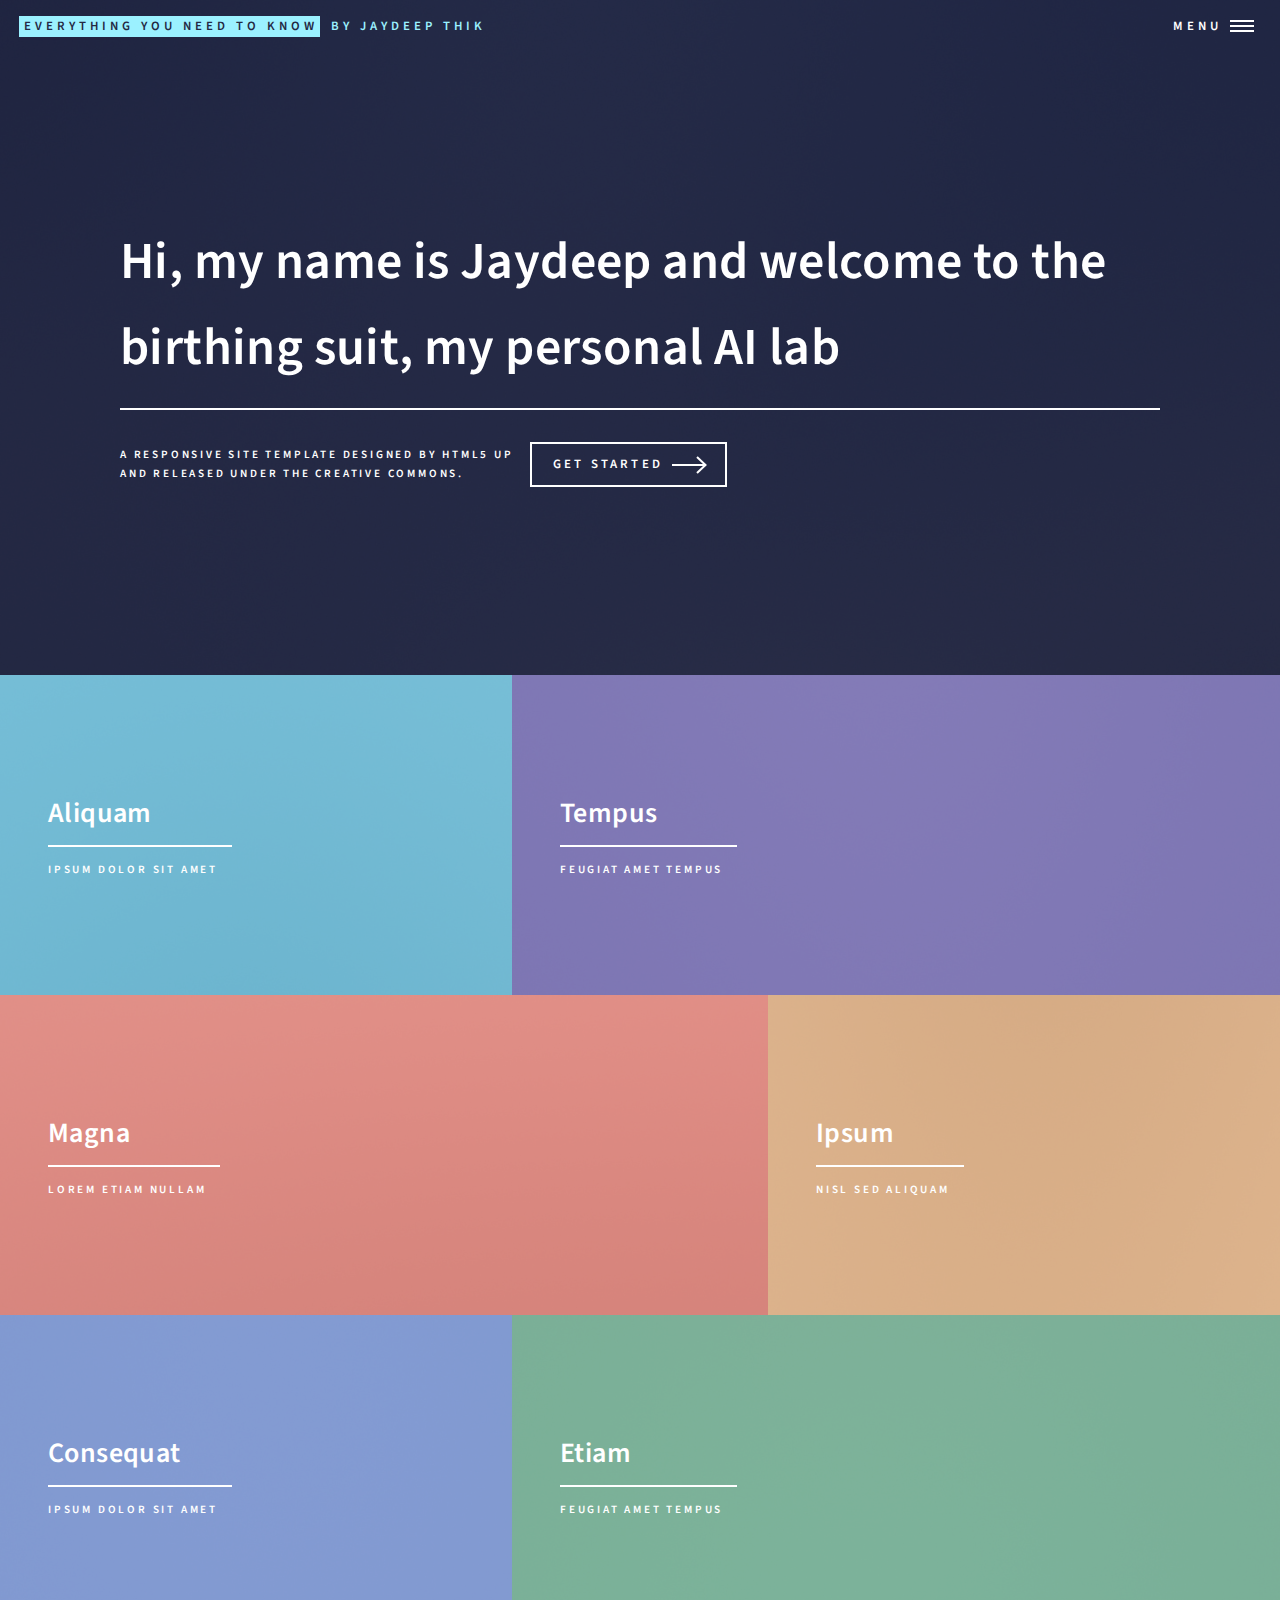
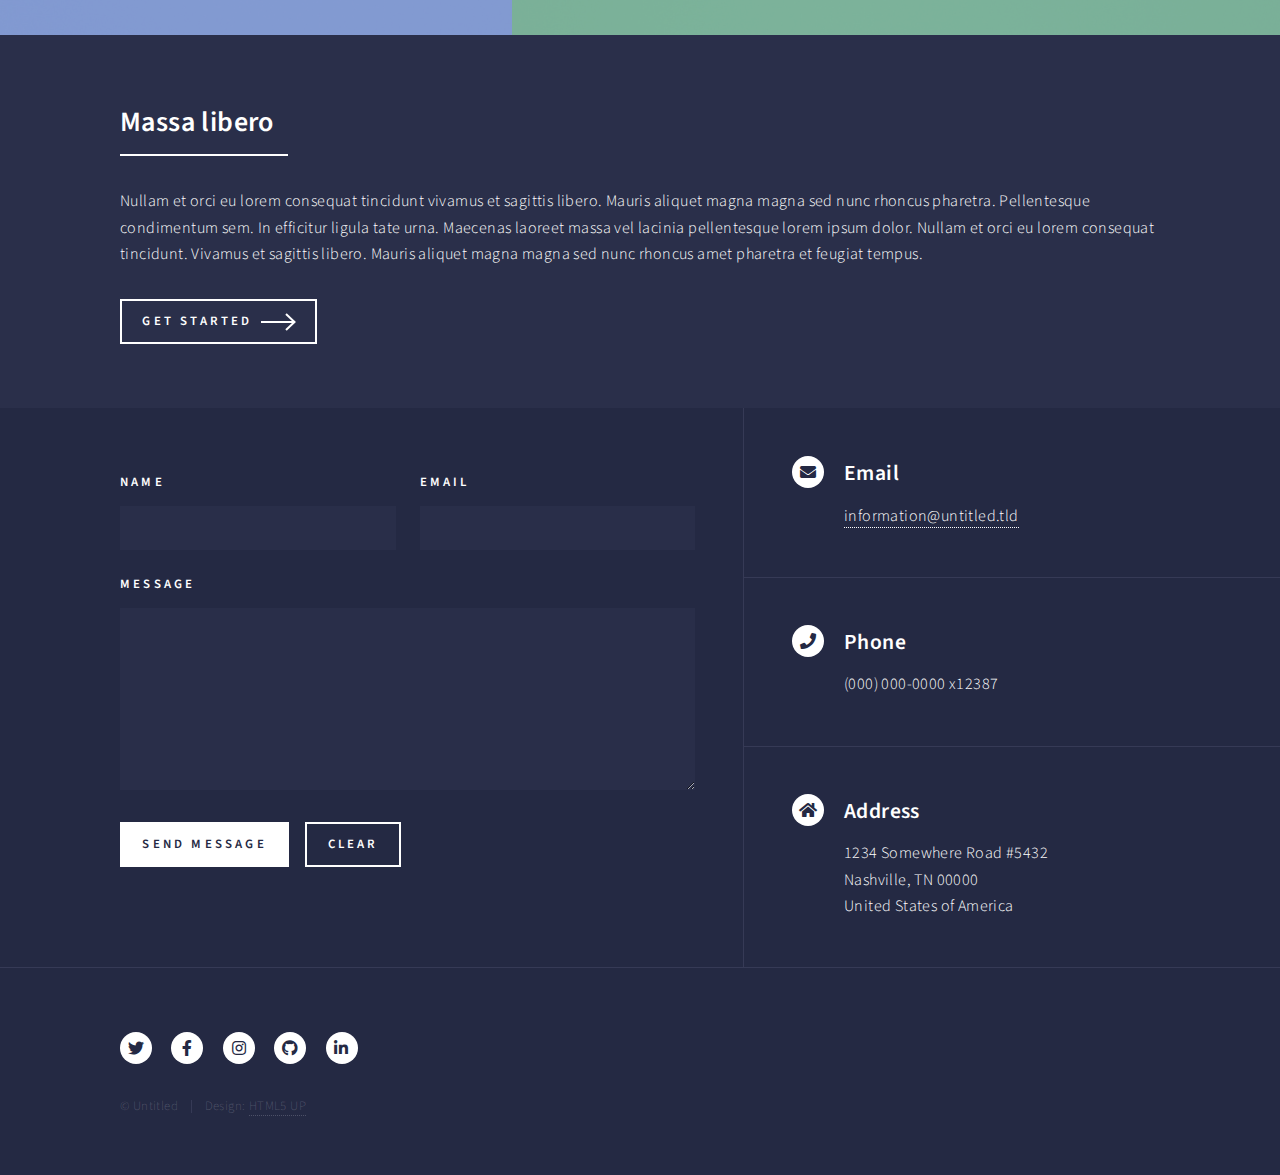
==== commit 7d277c58: "initial" ====
--- a/index.html
+++ b/index.html
@@ -6,7 +6,7 @@
 -->
 <html>
 	<head>
-		<title>Forty by HTML5 UP</title>
+		<title>Jaydeep Thik</title>
 		<meta charset="utf-8" />
 		<meta name="viewport" content="width=device-width, initial-scale=1, user-scalable=no" />
 		<link rel="stylesheet" href="assets/css/main.css" />
@@ -19,7 +19,7 @@
 
 				<!-- Header -->
 					<header id="header" class="alt">
-						<a href="index.html" class="logo"><strong>Forty</strong> <span>by HTML5 UP</span></a>
+						<a href="index.html" class="logo"><strong>Everything you need to know</strong> <span>by jaydeep thik</span></a>
 						<nav>
 							<a href="#menu">Menu</a>
 						</nav>
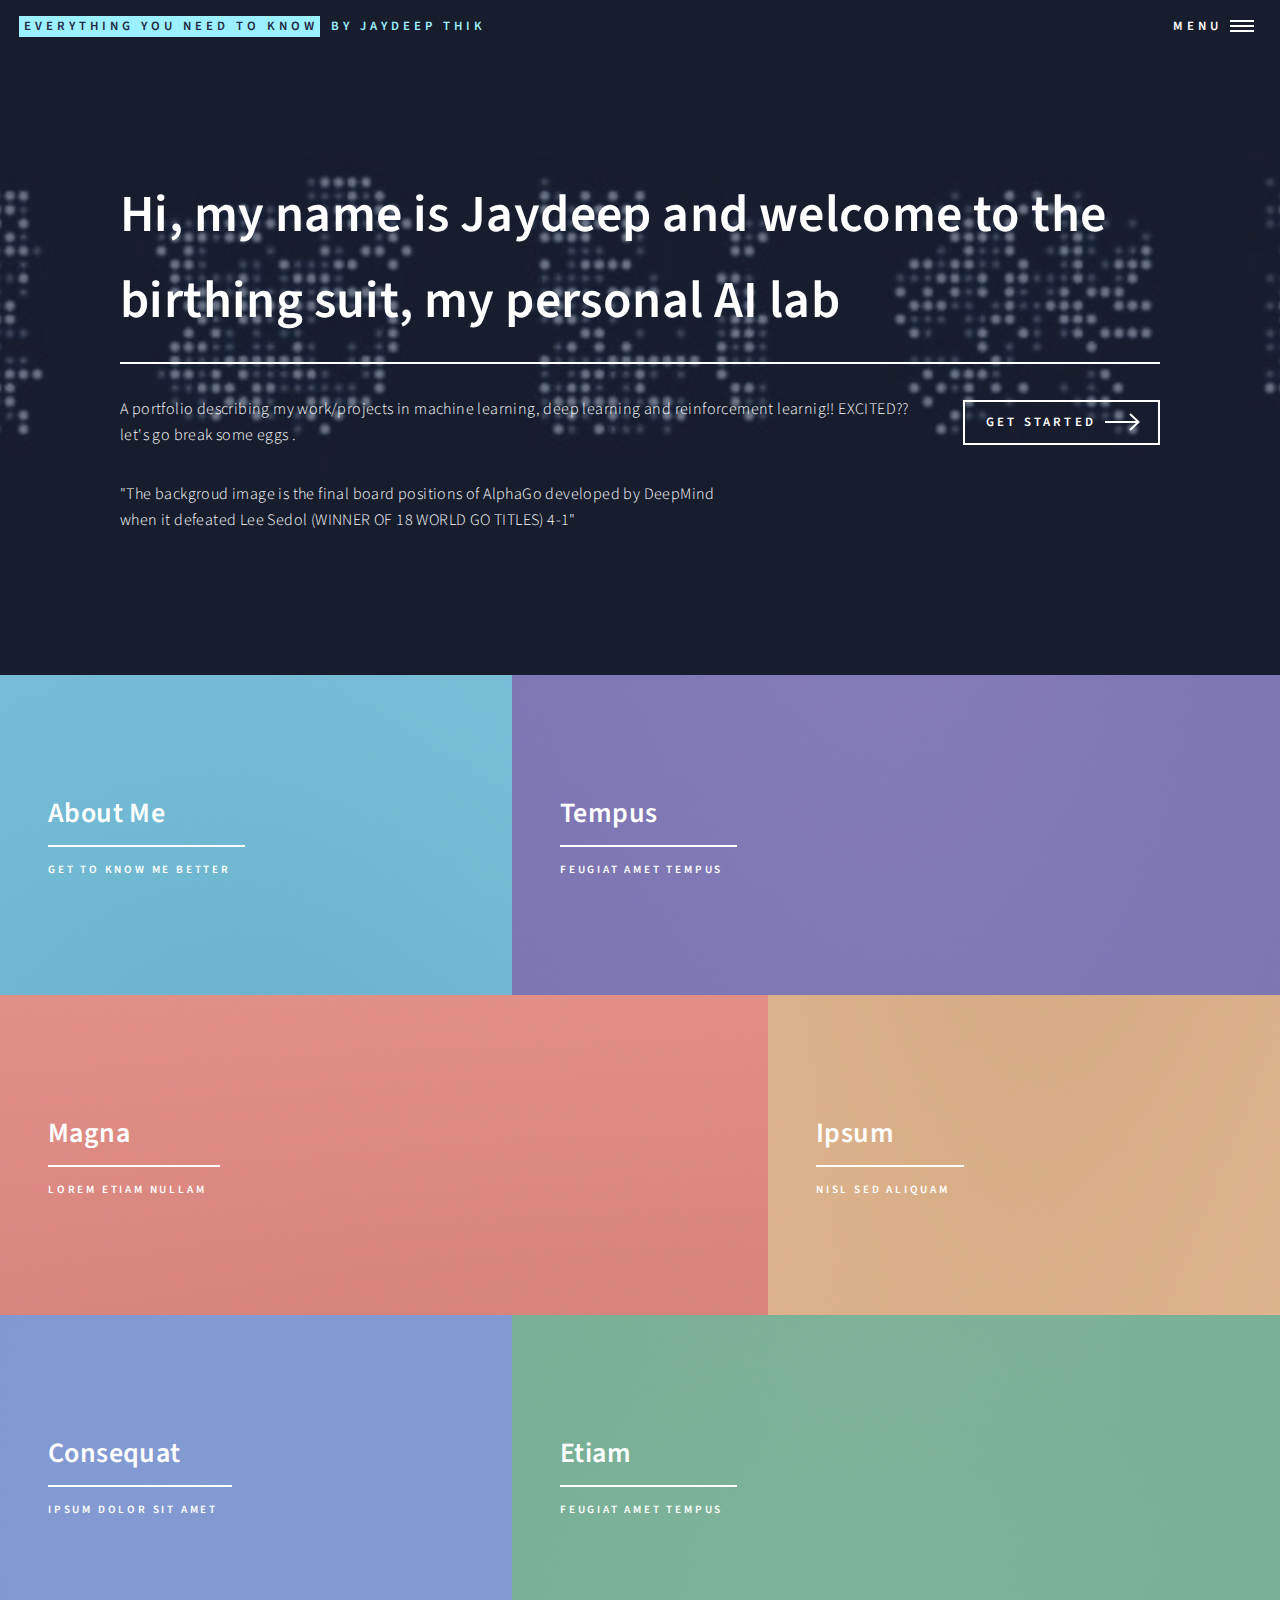
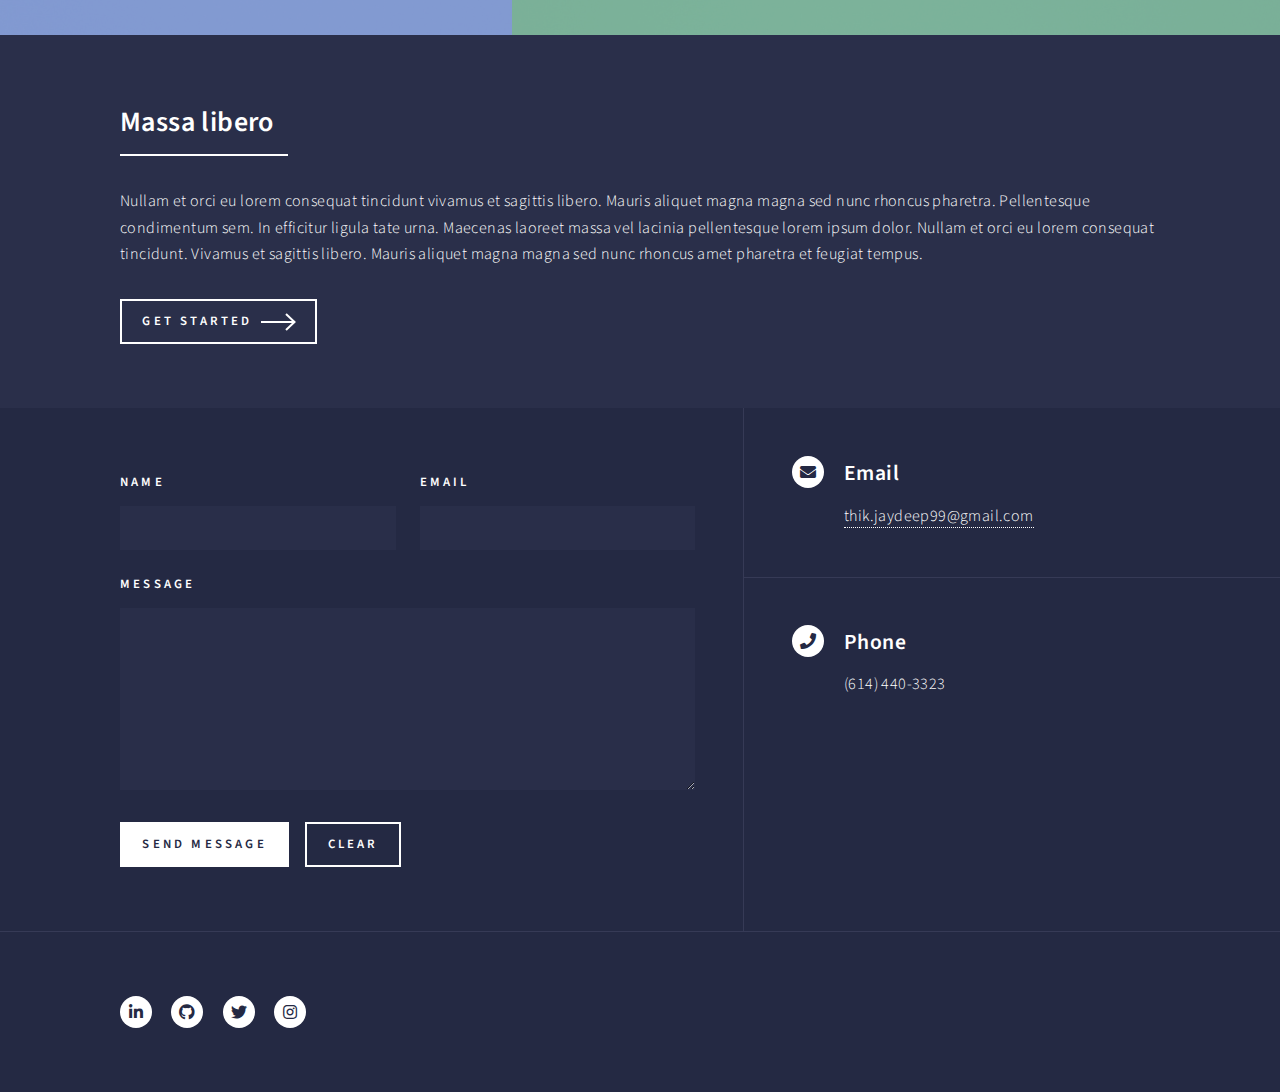
==== commit 6075ca5a: "initial" ====
--- a/index.html
+++ b/index.html
@@ -46,12 +46,14 @@
 								<h1>Hi, my name is Jaydeep and welcome to the birthing suit, my personal AI lab</h1>
 							</header>
 							<div class="content">
-								<p>A responsive site template designed by HTML5 UP<br />
-								and released under the Creative Commons.</p>
+								<p>A portfolio describing my work/projects in machine learning, deep learning and reinforcement learnig!! EXCITED?? let's go break some eggs .</p>
 								<ul class="actions">
 									<li><a href="#one" class="button next scrolly">Get Started</a></li>
 								</ul>
 							</div>
+							<div class="col-6 col-12-medium">
+							<p>"The backgroud image is the final board positions of AlphaGo developed by DeepMind</br>when it defeated Lee Sedol (WINNER OF 18 WORLD GO TITLES) 4-1"
+                            </div>
 						</div>
 					</section>
 
@@ -65,8 +67,8 @@
 										<img src="images/pic01.jpg" alt="" />
 									</span>
 									<header class="major">
-										<h3><a href="landing.html" class="link">Aliquam</a></h3>
-										<p>Ipsum dolor sit amet</p>
+										<h3><a href="landing.html" class="link">About Me</a></h3>
+										<p>Get to know me better</p>
 									</header>
 								</article>
 								<article>
@@ -161,25 +163,17 @@
 									<div class="contact-method">
 										<span class="icon solid alt fa-envelope"></span>
 										<h3>Email</h3>
-										<a href="#">information@untitled.tld</a>
+										<a href="https://thik.jaydeep99@gmail.com">thik.jaydeep99@gmail.com</a>
 									</div>
 								</section>
 								<section>
 									<div class="contact-method">
 										<span class="icon solid alt fa-phone"></span>
 										<h3>Phone</h3>
-										<span>(000) 000-0000 x12387</span>
+										<span>(614) 440-3323</span>
 									</div>
 								</section>
-								<section>
-									<div class="contact-method">
-										<span class="icon solid alt fa-home"></span>
-										<h3>Address</h3>
-										<span>1234 Somewhere Road #5432<br />
-										Nashville, TN 00000<br />
-										United States of America</span>
-									</div>
-								</section>
+								
 							</section>
 						</div>
 					</section>
@@ -188,15 +182,13 @@
 					<footer id="footer">
 						<div class="inner">
 							<ul class="icons">
-								<li><a href="#" class="icon brands alt fa-twitter"><span class="label">Twitter</span></a></li>
-								<li><a href="#" class="icon brands alt fa-facebook-f"><span class="label">Facebook</span></a></li>
-								<li><a href="#" class="icon brands alt fa-instagram"><span class="label">Instagram</span></a></li>
-								<li><a href="#" class="icon brands alt fa-github"><span class="label">GitHub</span></a></li>
-								<li><a href="#" class="icon brands alt fa-linkedin-in"><span class="label">LinkedIn</span></a></li>
+    							<li><a href="https://www.linkedin.com/in/jaydeep-thik-7a524b12a/" class="icon brands alt fa-linkedin-in"><span class="label">LinkedIn</span></a></li>
+    							<li><a href="https://github.com/jaydeepthik" class="icon brands alt fa-github"><span class="label">GitHub</span></a></li>
+								<li><a href="https://twitter.com/jaydeepthik" class="icon brands alt fa-twitter"><span class="label">Twitter</span></a></li>
+								<li><a href="https://www.instagram.com/i.am.jstark/" class="icon brands alt fa-instagram"><span class="label">Instagram</span></a></li>
+								
 							</ul>
-							<ul class="copyright">
-								<li>&copy; Untitled</li><li>Design: <a href="https://html5up.net">HTML5 UP</a></li>
-							</ul>
+							
 						</div>
 					</footer>
 
--- a/assets/css/main.css
+++ b/assets/css/main.css
@@ -3380,7 +3380,7 @@
 		-webkit-align-items: center;
 		-ms-align-items: center;
 		align-items: center;
-		background-image: url("../../images/banner.jpg");
+		background-image: url("../../images/alphago.jfif");
 		display: -moz-flex;
 		display: -webkit-flex;
 		display: -ms-flex;
@@ -3415,7 +3415,7 @@
 			display: block;
 			height: 100%;
 			left: 0;
-			opacity: 0.85;
+			opacity: 0.65;
 			position: absolute;
 			top: 0;
 			width: 100%;
@@ -3473,12 +3473,7 @@
 					margin-right: 0;
 				}
 
-				#banner > .inner .content p {
-					font-size: 0.7em;
-					font-weight: 600;
-					letter-spacing: 0.25em;
-					text-transform: uppercase;
-				}
+				
 
 		#banner.major {
 			height: 75vh;
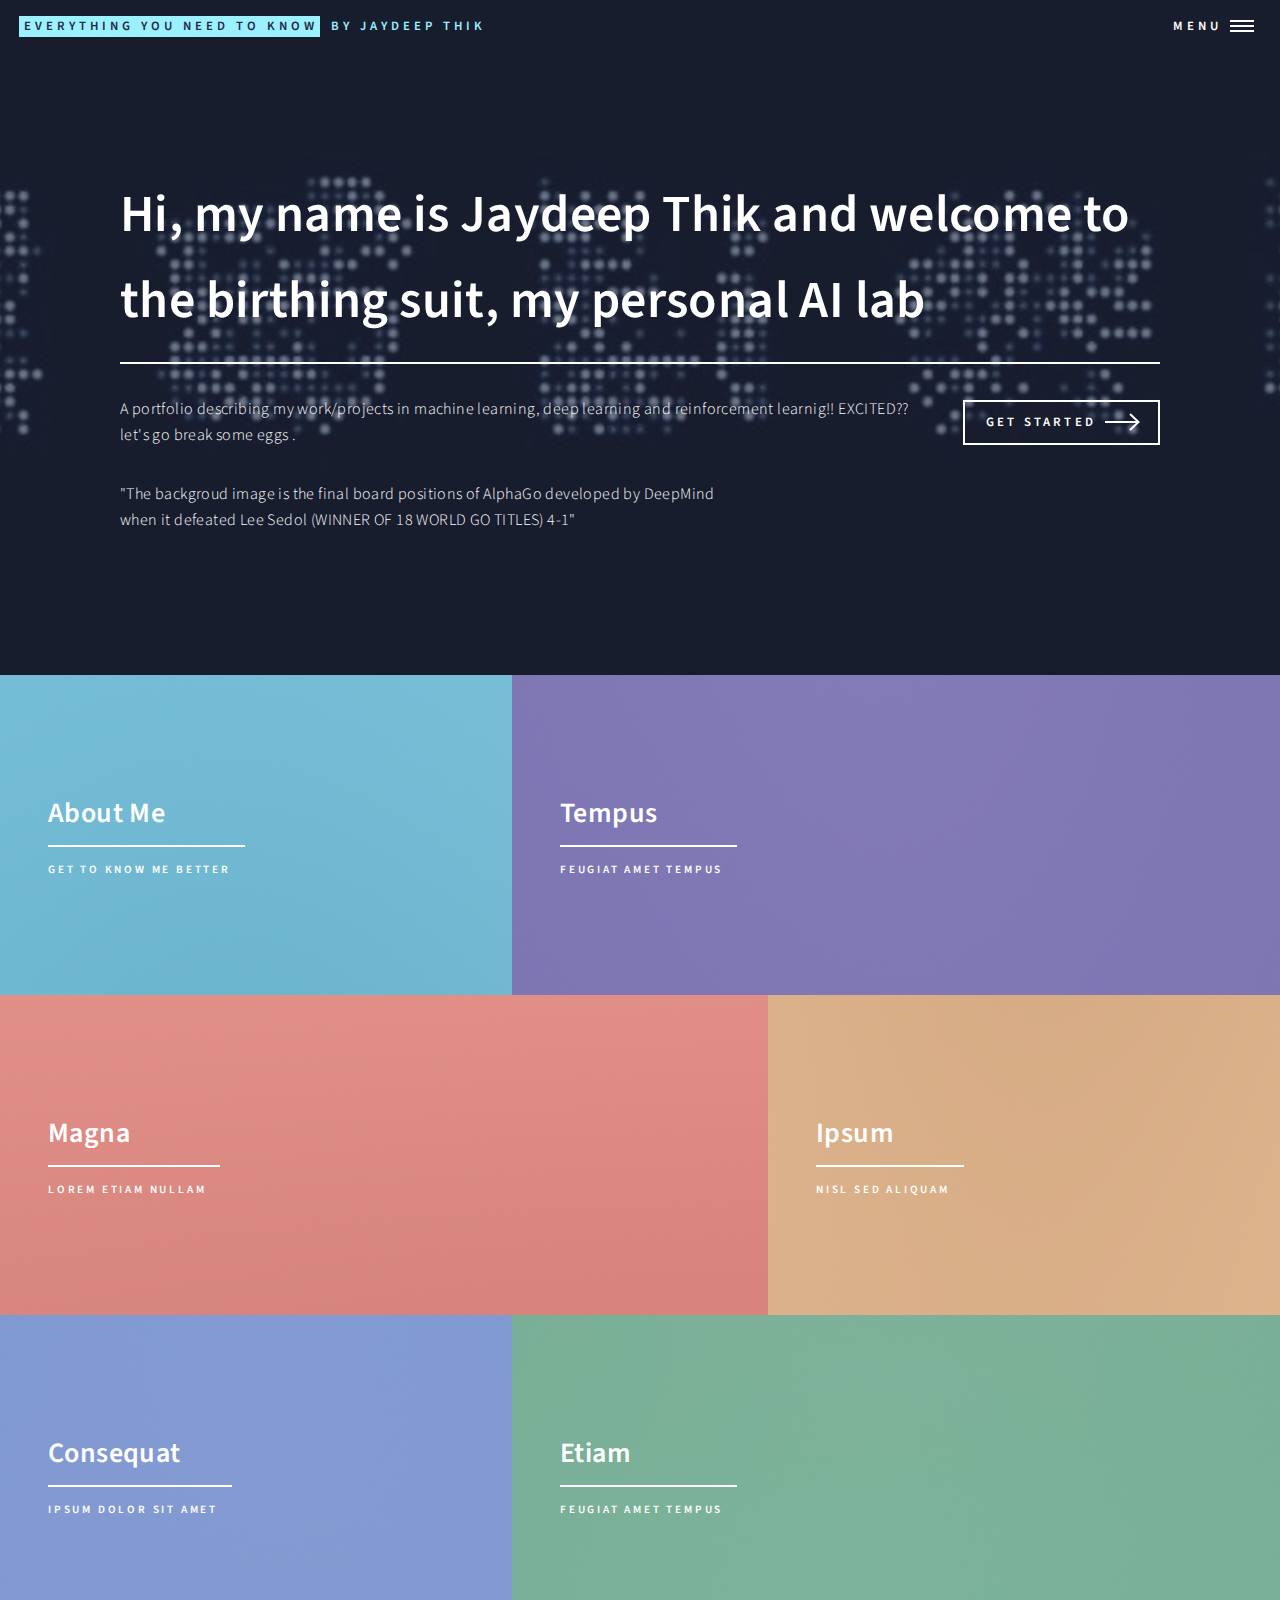
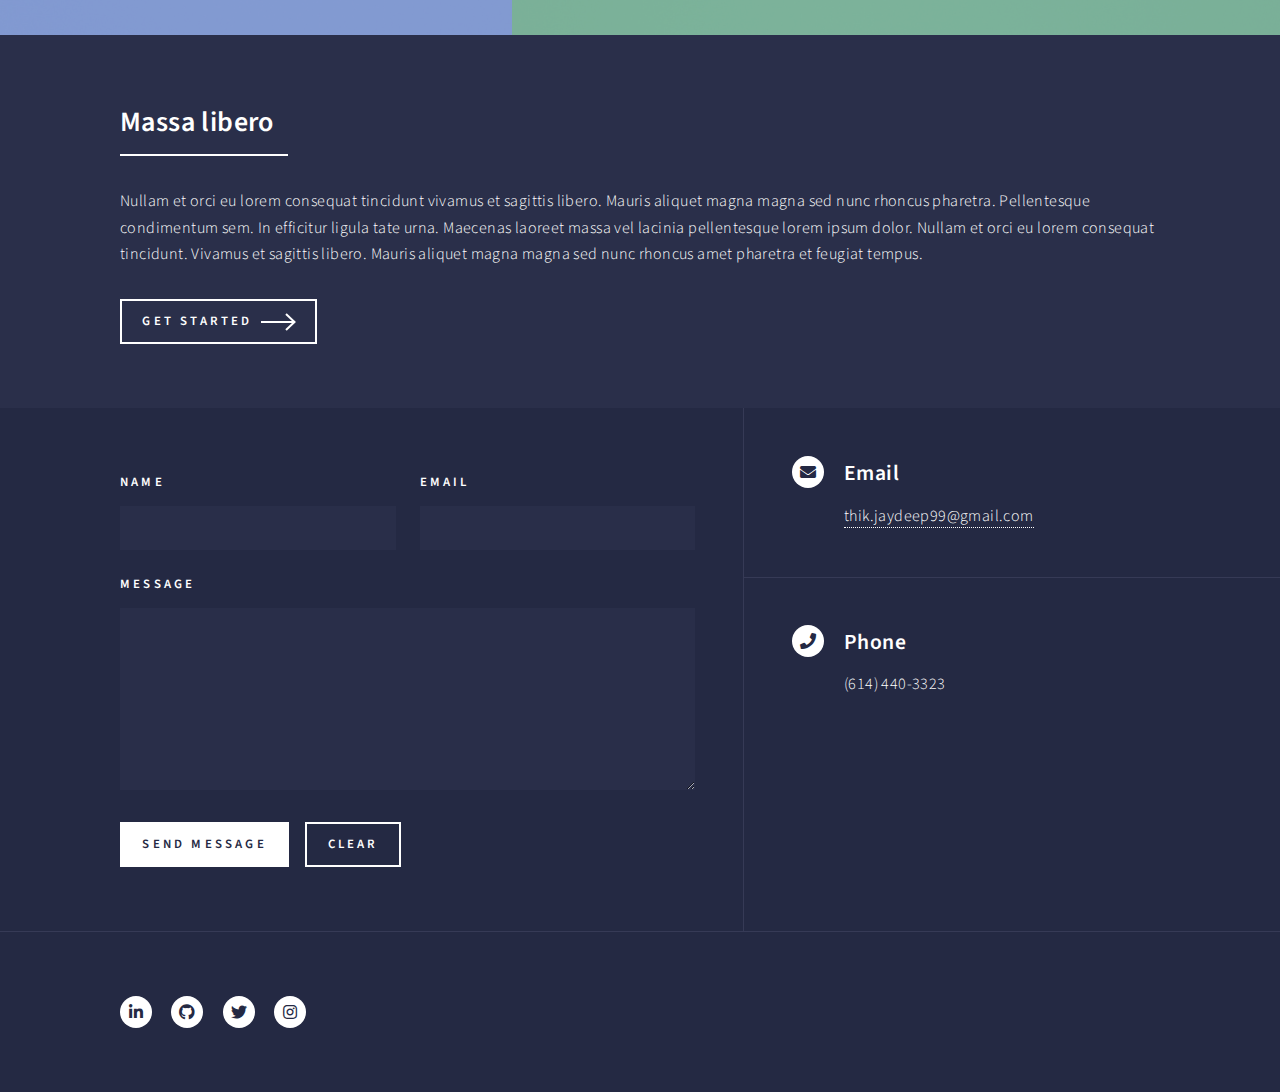
==== commit 7e1d3fe3: "update" ====
--- a/index.html
+++ b/index.html
@@ -43,7 +43,7 @@
 					<section id="banner" class="major">
 						<div class="inner">
 							<header class="major">
-								<h1>Hi, my name is Jaydeep and welcome to the birthing suit, my personal AI lab</h1>
+								<h1>Hi, my name is Jaydeep Thik and welcome to the birthing suit, my personal AI lab</h1>
 							</header>
 							<div class="content">
 								<p>A portfolio describing my work/projects in machine learning, deep learning and reinforcement learnig!! EXCITED?? let's go break some eggs .</p>
@@ -52,7 +52,7 @@
 								</ul>
 							</div>
 							<div class="col-6 col-12-medium">
-							<p>"The backgroud image is the final board positions of AlphaGo developed by DeepMind</br>when it defeated Lee Sedol (WINNER OF 18 WORLD GO TITLES) 4-1"
+								<p>"The backgroud image is the final board positions of AlphaGo developed by DeepMind</br>when it defeated Lee Sedol (WINNER OF 18 WORLD GO TITLES) 4-1"</p>
                             </div>
 						</div>
 					</section>
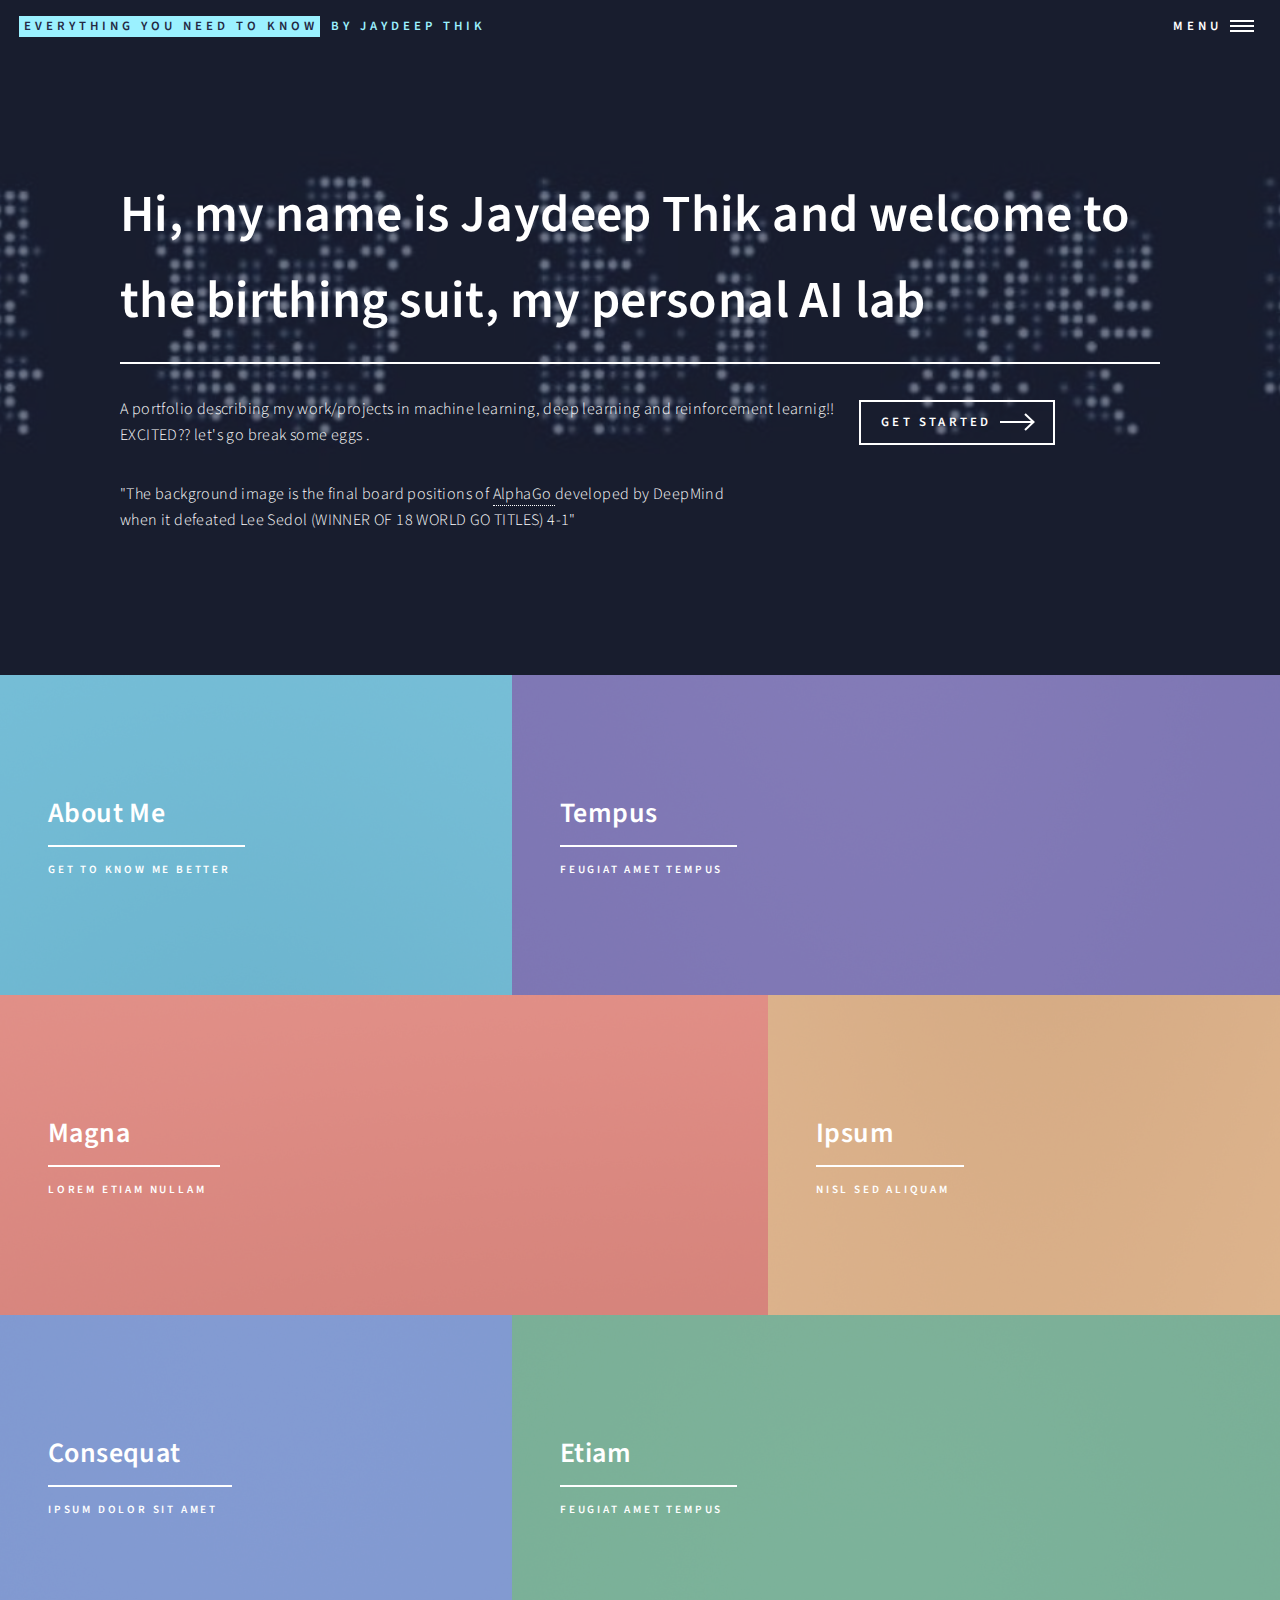
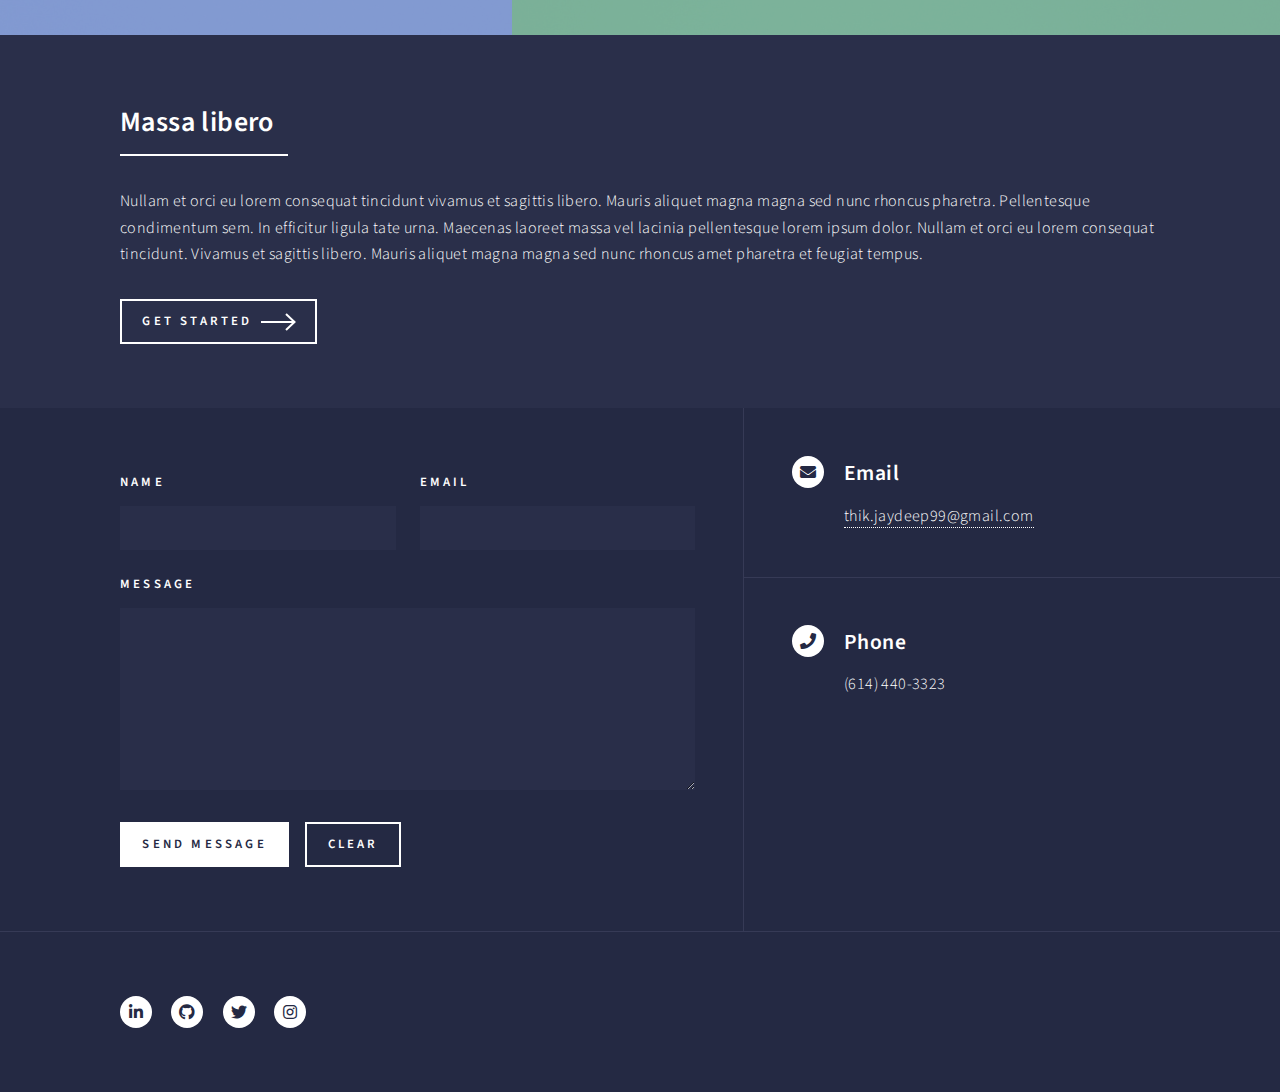
==== commit 0abbc5df: "update" ====
--- a/index.html
+++ b/index.html
@@ -4,7 +4,7 @@
 	html5up.net | @ajlkn
 	Free for personal and commercial use under the CCA 3.0 license (html5up.net/license)
 -->
-<html>
+<html xmlns="http://www.w3.org/1999/html">
 	<head>
 		<title>Jaydeep Thik</title>
 		<meta charset="utf-8" />
@@ -46,13 +46,13 @@
 								<h1>Hi, my name is Jaydeep Thik and welcome to the birthing suit, my personal AI lab</h1>
 							</header>
 							<div class="content">
-								<p>A portfolio describing my work/projects in machine learning, deep learning and reinforcement learnig!! EXCITED?? let's go break some eggs .</p>
+								<p>A portfolio describing my work/projects in machine learning, deep learning and reinforcement learnig!!</br> EXCITED?? let's go break some eggs .</p>
 								<ul class="actions">
 									<li><a href="#one" class="button next scrolly">Get Started</a></li>
 								</ul>
 							</div>
 							<div class="col-6 col-12-medium">
-								<p>"The backgroud image is the final board positions of AlphaGo developed by DeepMind</br>when it defeated Lee Sedol (WINNER OF 18 WORLD GO TITLES) 4-1"</p>
+								<p>"The background image is the final board positions of <a href="https://deepmind.com/research/case-studies/alphago-the-story-so-far"> AlphaGo </a> developed by DeepMind</br>when it defeated Lee Sedol (WINNER OF 18 WORLD GO TITLES) 4-1"</p>
                             </div>
 						</div>
 					</section>
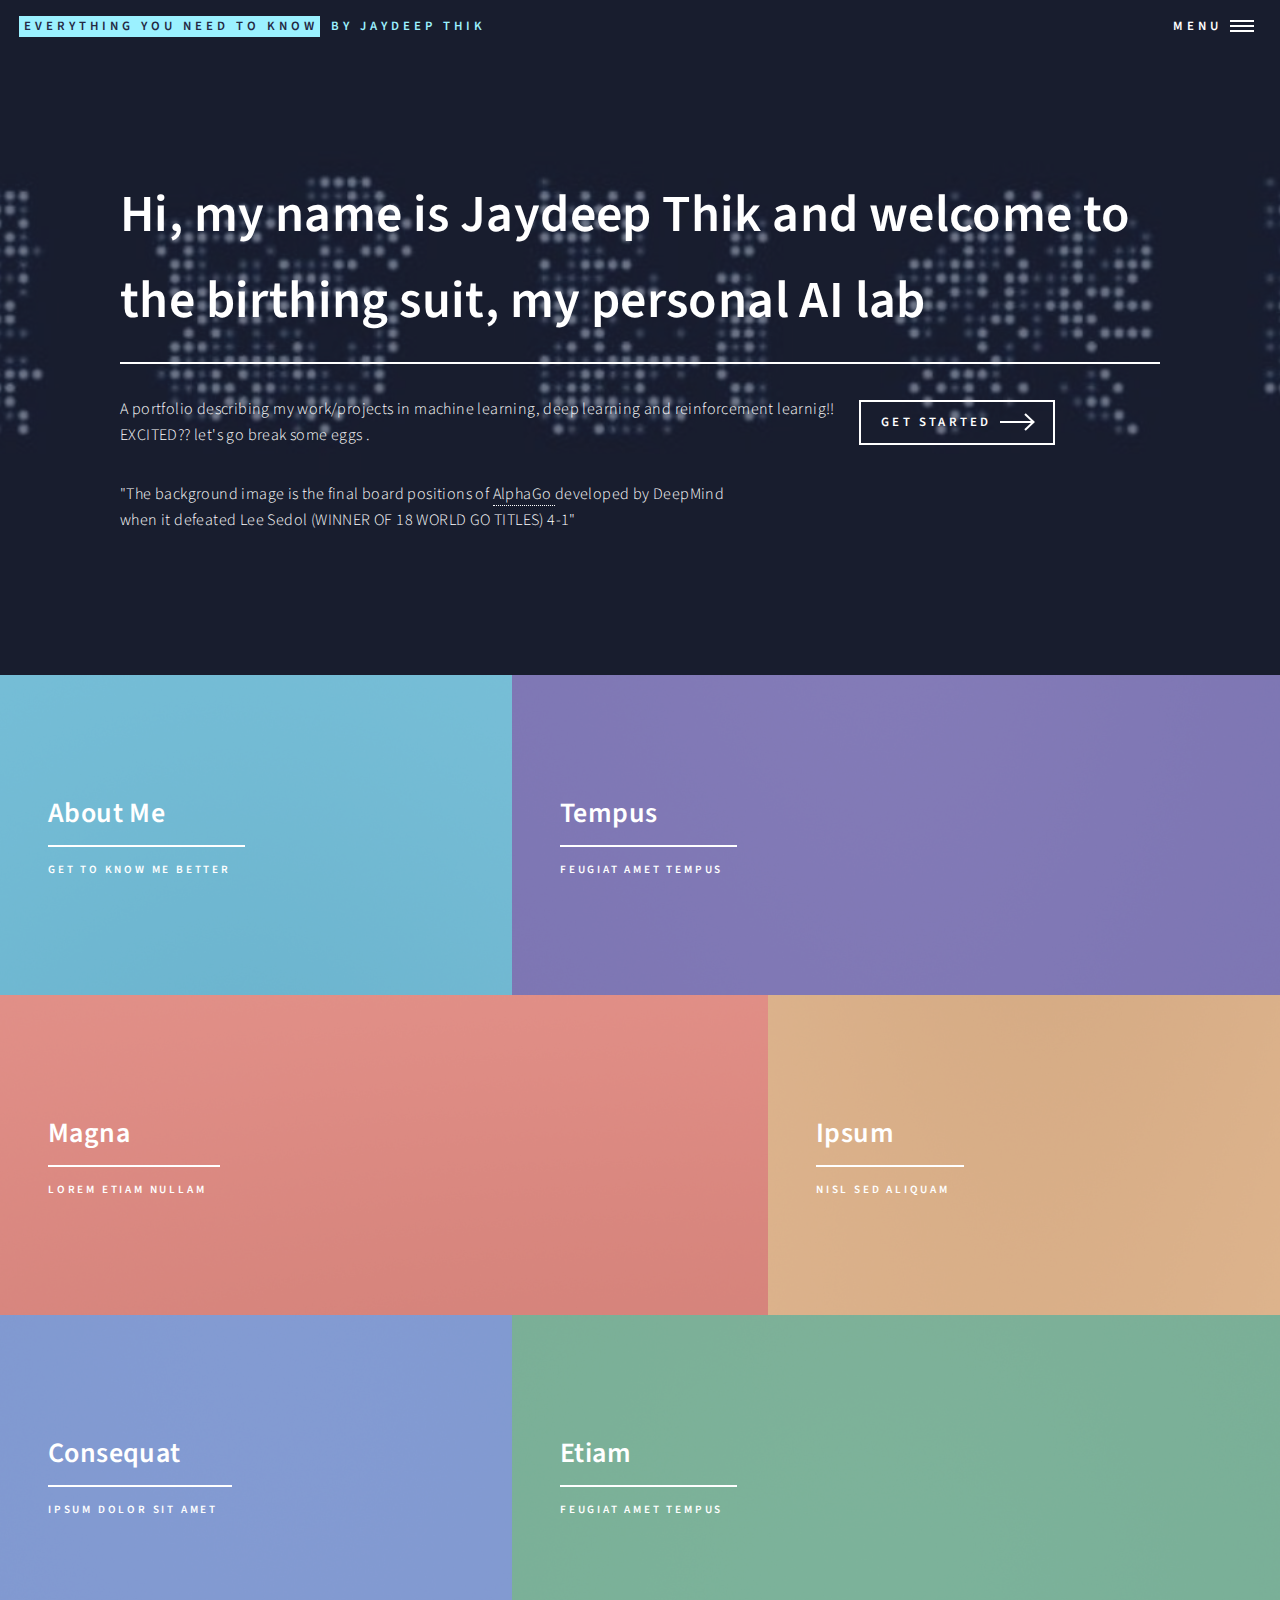
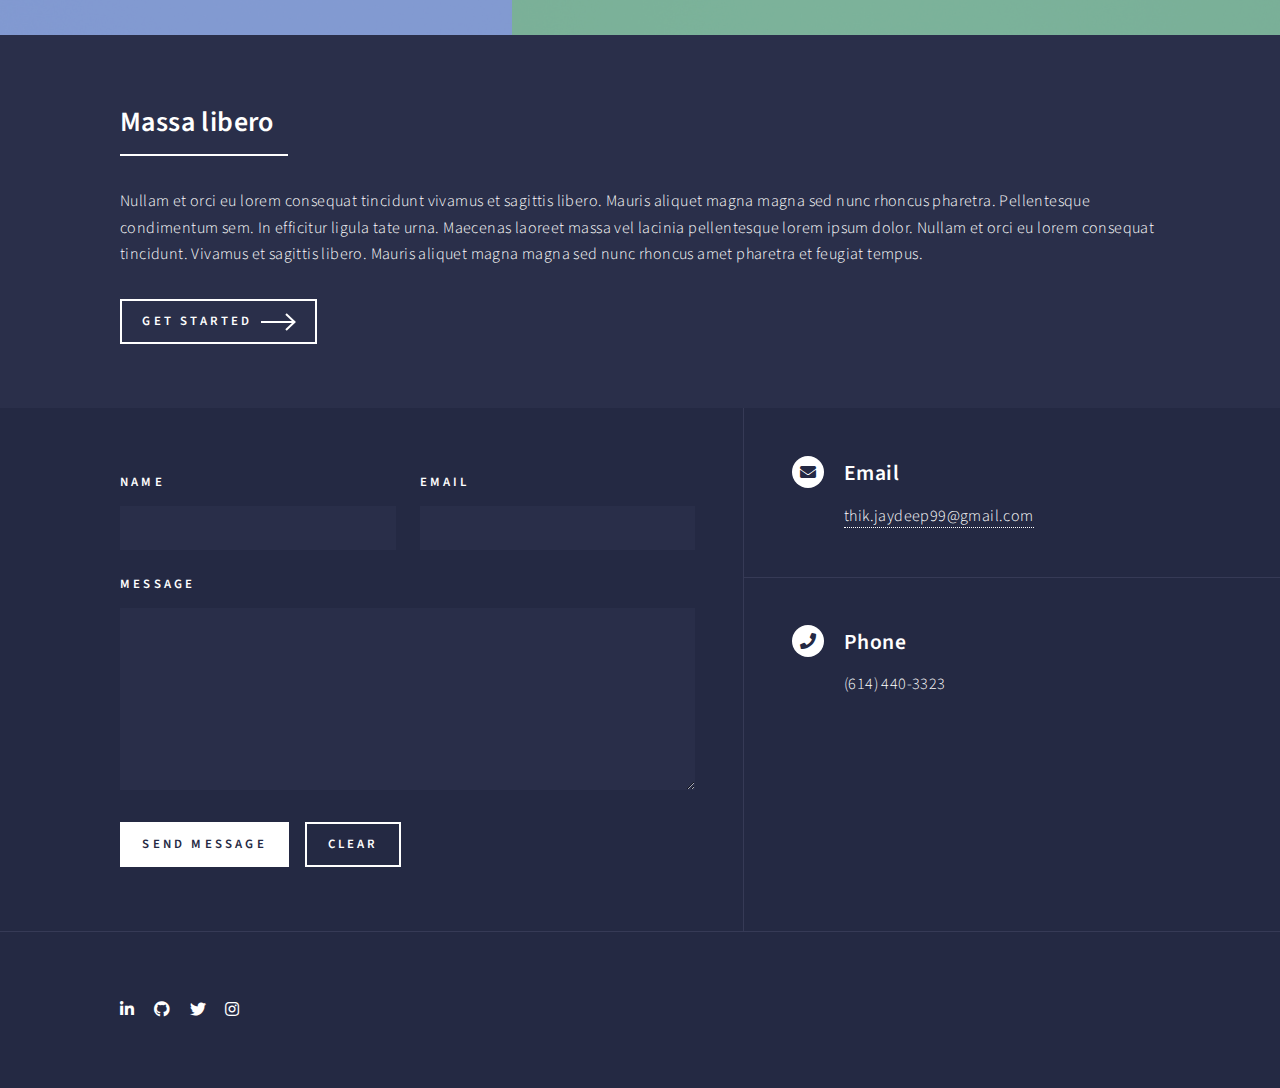
==== commit ef8f95ed: "update" ====
--- a/index.html
+++ b/index.html
@@ -182,13 +182,11 @@
 					<footer id="footer">
 						<div class="inner">
 							<ul class="icons">
-    							<li><a href="https://www.linkedin.com/in/jaydeep-thik-7a524b12a/" class="icon brands alt fa-linkedin-in"><span class="label">LinkedIn</span></a></li>
-    							<li><a href="https://github.com/jaydeepthik" class="icon brands alt fa-github"><span class="label">GitHub</span></a></li>
-								<li><a href="https://twitter.com/jaydeepthik" class="icon brands alt fa-twitter"><span class="label">Twitter</span></a></li>
-								<li><a href="https://www.instagram.com/i.am.jstark/" class="icon brands alt fa-instagram"><span class="label">Instagram</span></a></li>
-								
+    							<li><a href="https://www.linkedin.com/in/jaydeep-thik-7a524b12a/" class="icon brands fa-linkedin-in"><span class="label">LinkedIn</span></a></li>
+    							<li><a href="https://github.com/jaydeepthik" class="icon brands fa-github"><span class="label">GitHub</span></a></li>
+								<li><a href="https://twitter.com/jaydeepthik" class="icon brands fa-twitter"><span class="label">Twitter</span></a></li>
+								<li><a href="https://www.instagram.com/i.am.jstark/" class="icon brands fa-instagram"><span class="label">Instagram</span></a></li>
 							</ul>
-							
 						</div>
 					</footer>
 
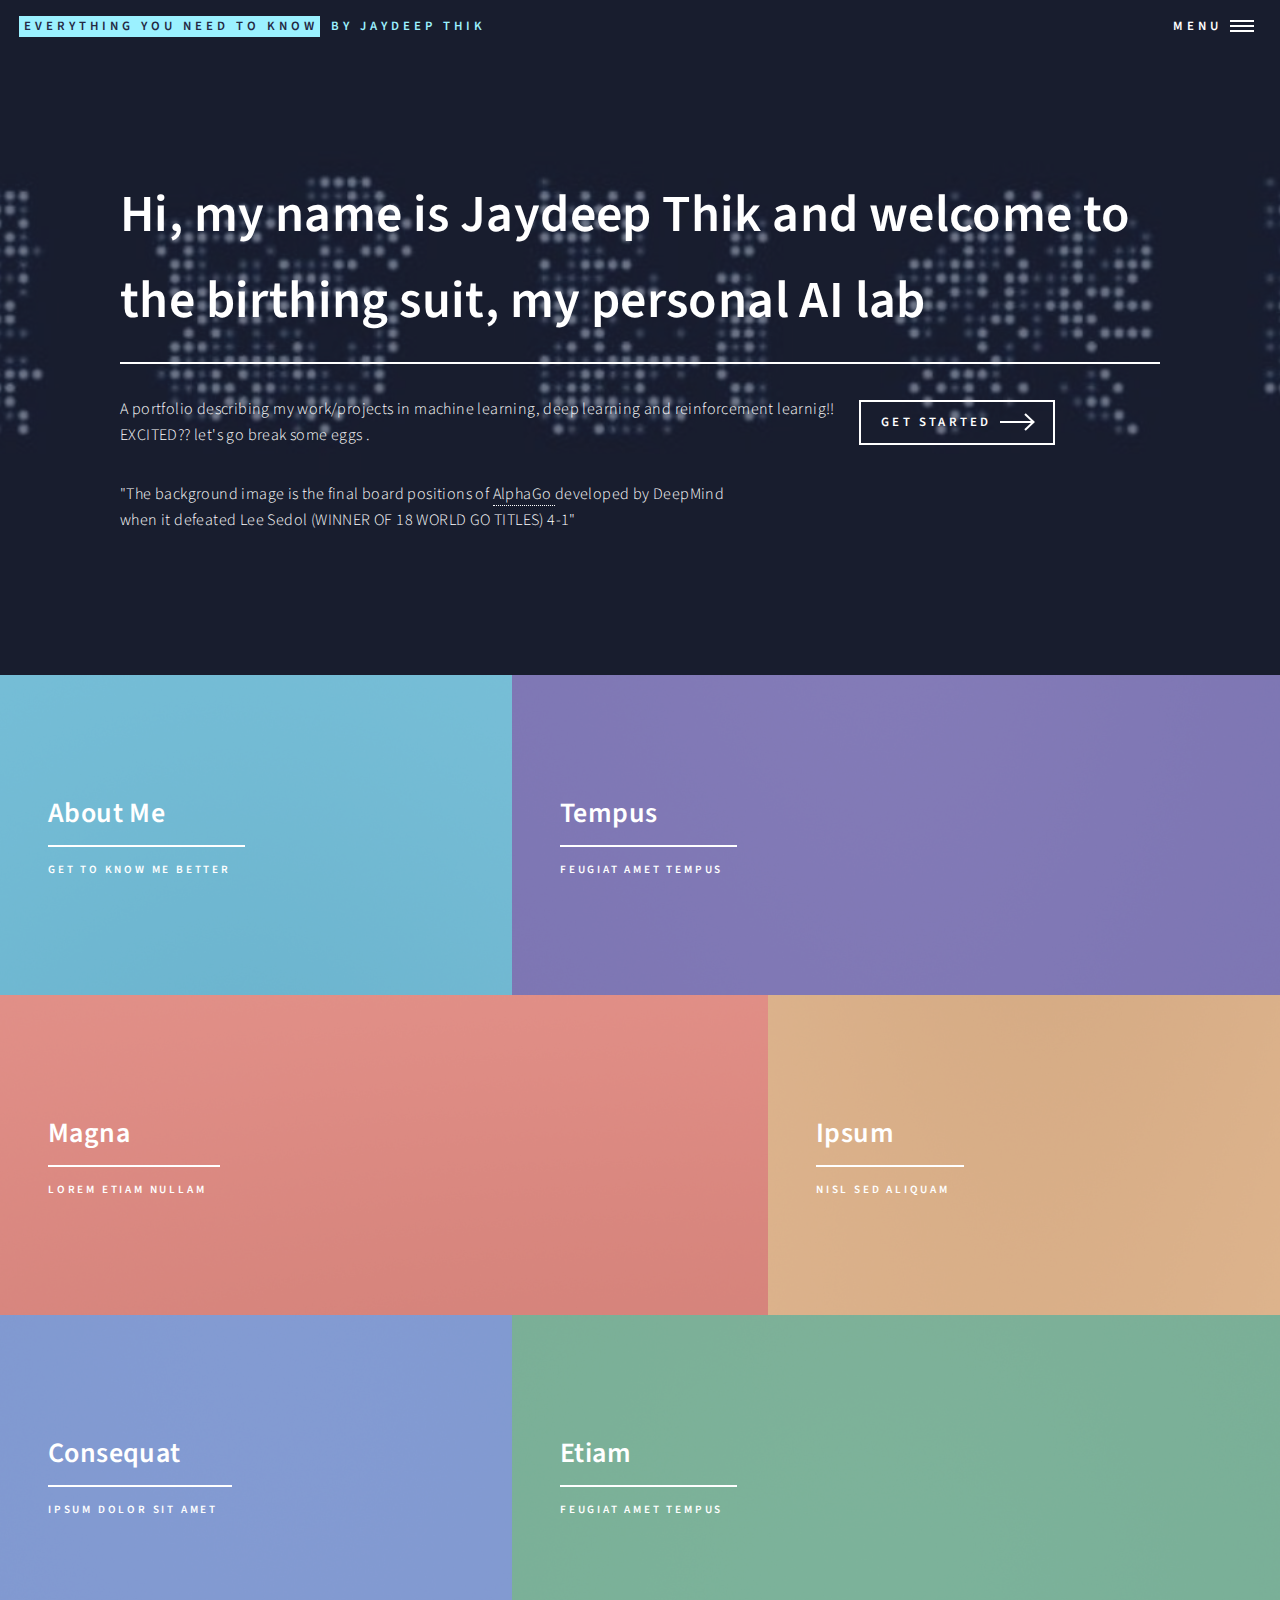
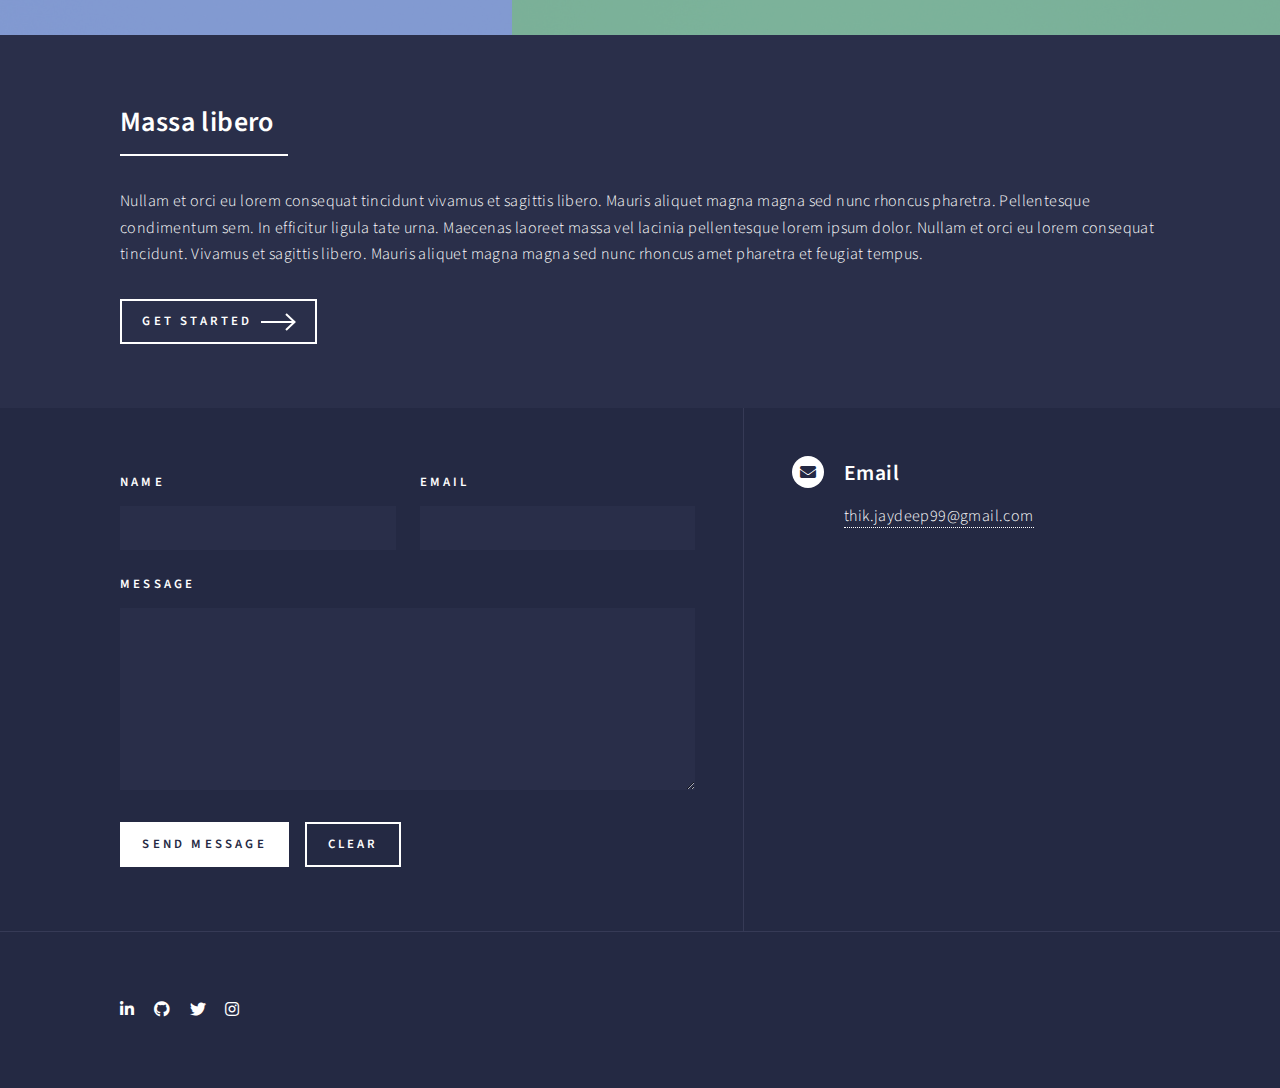
==== commit a20bd2f6: "Update index.html" ====
--- a/index.html
+++ b/index.html
@@ -166,13 +166,7 @@
 										<a href="https://thik.jaydeep99@gmail.com">thik.jaydeep99@gmail.com</a>
 									</div>
 								</section>
-								<section>
-									<div class="contact-method">
-										<span class="icon solid alt fa-phone"></span>
-										<h3>Phone</h3>
-										<span>(614) 440-3323</span>
-									</div>
-								</section>
+								
 								
 							</section>
 						</div>
@@ -202,4 +196,4 @@
 			<script src="assets/js/main.js"></script>
 
 	</body>
-</html>+</html>
